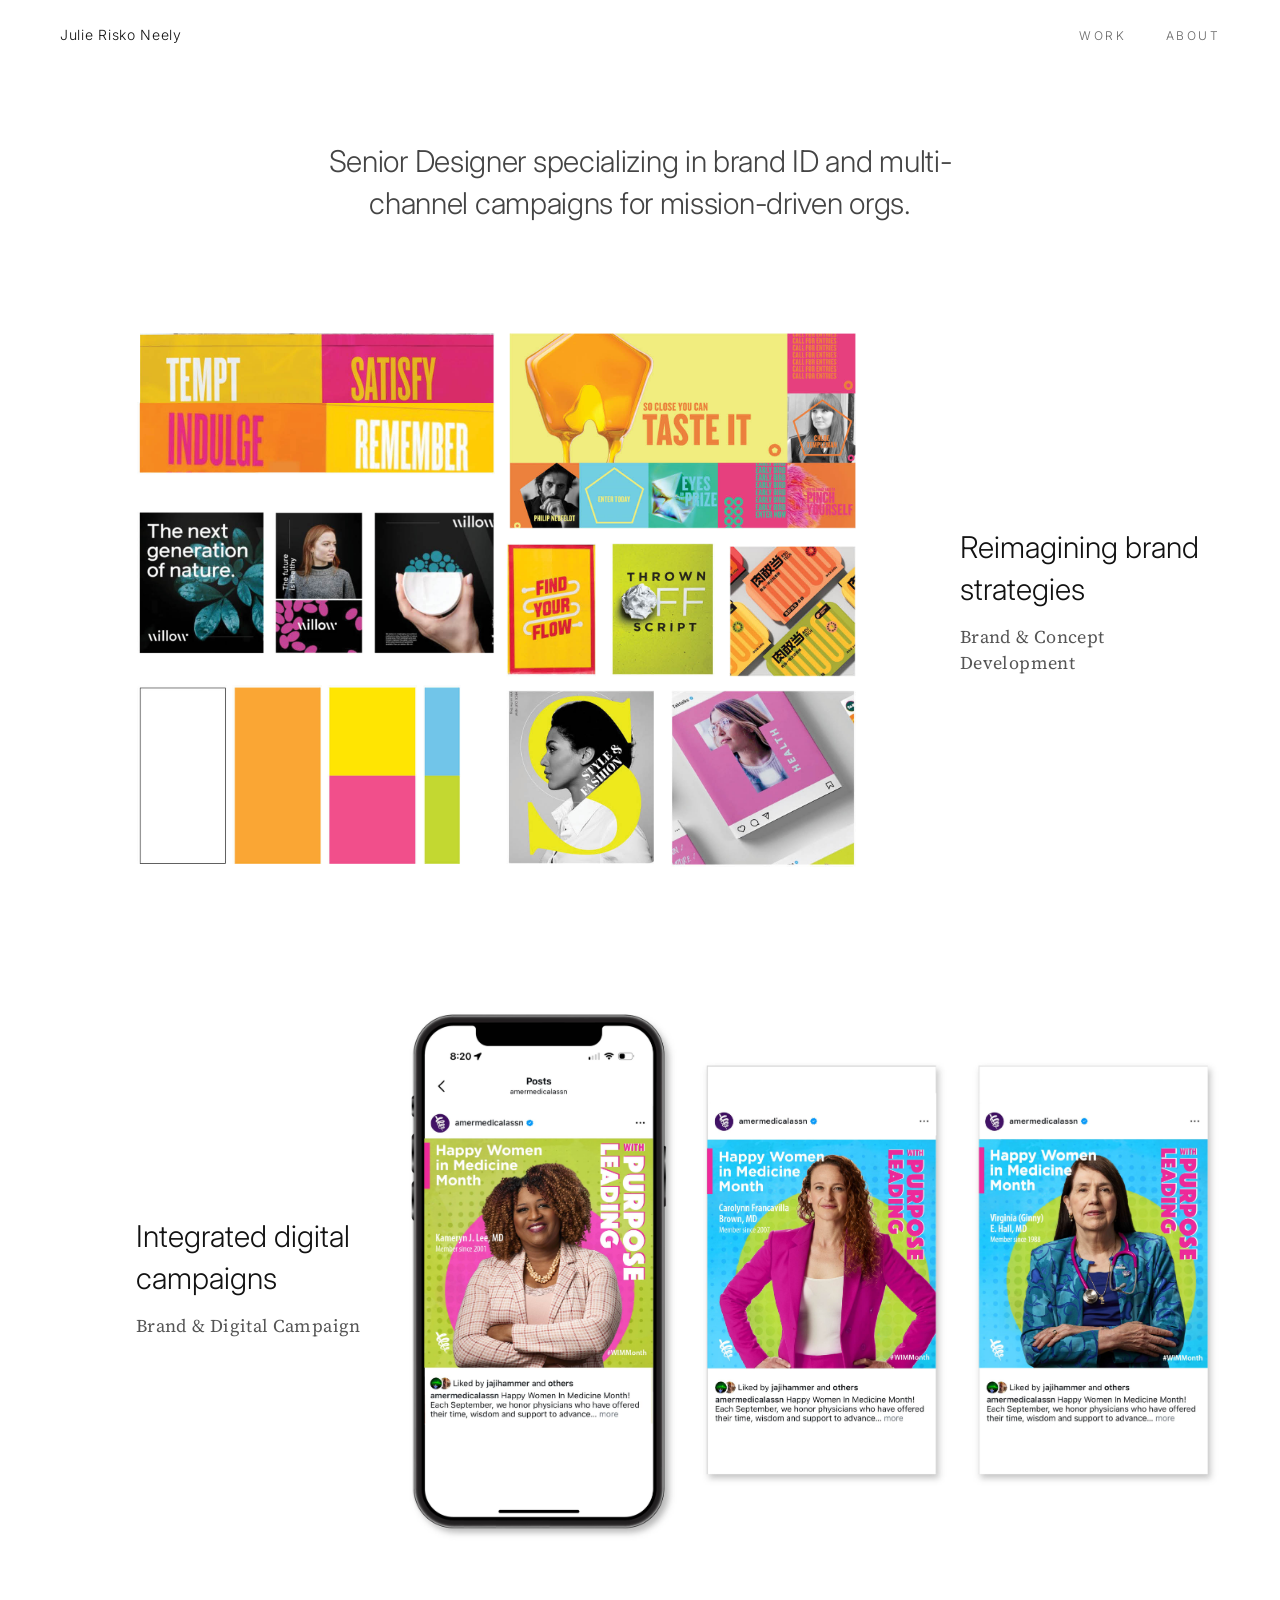
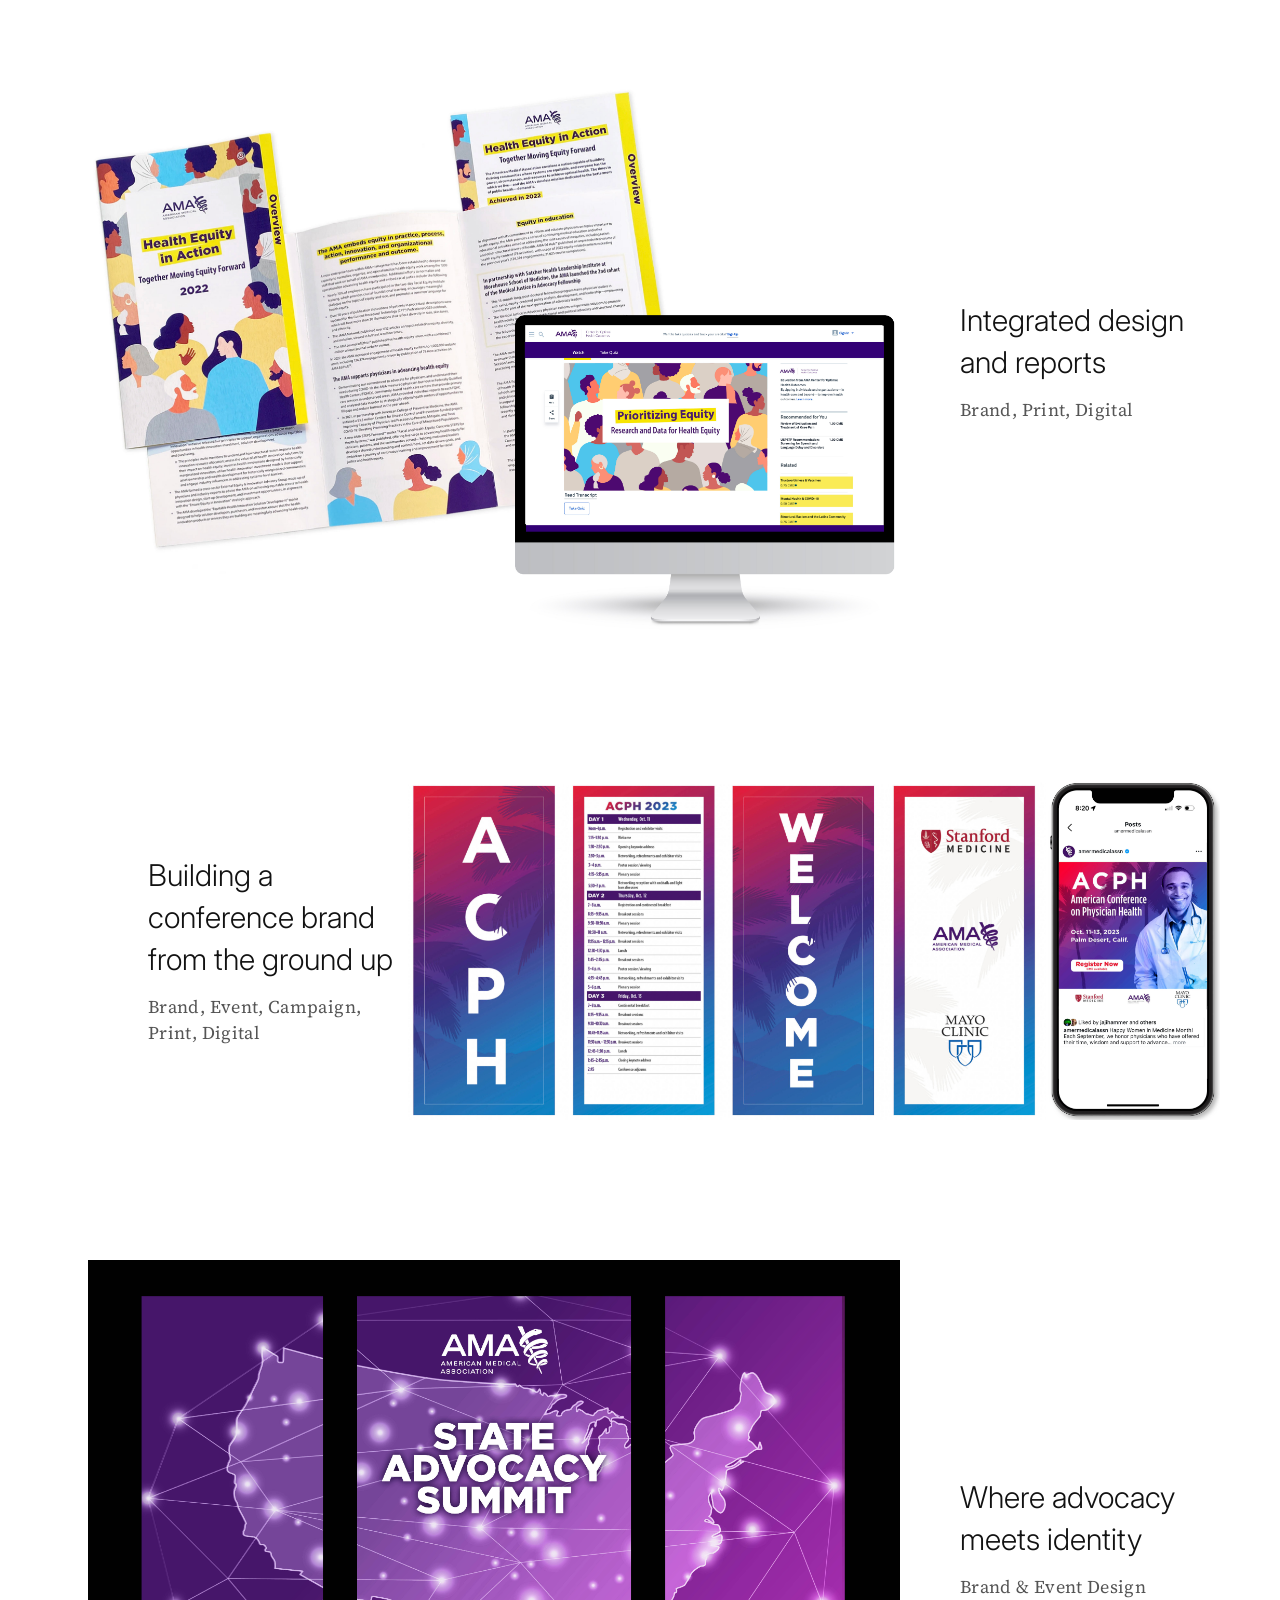
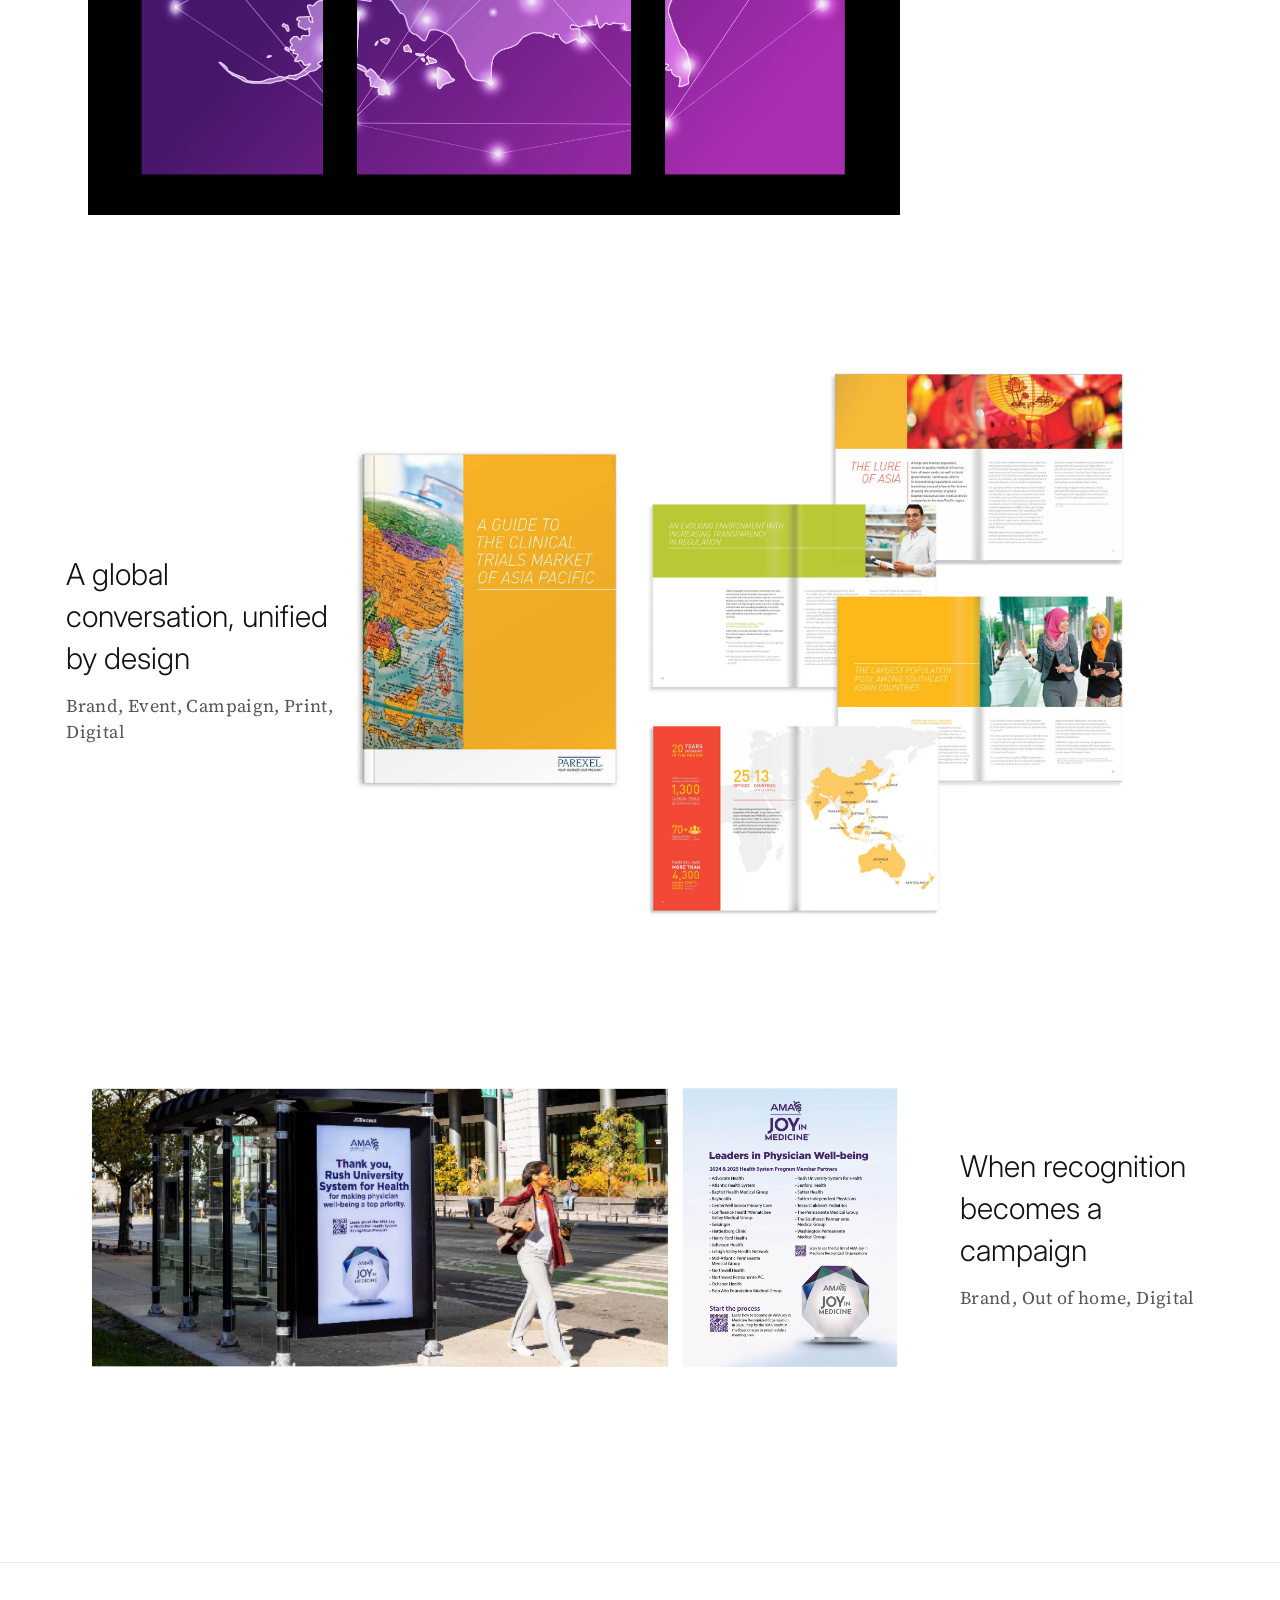
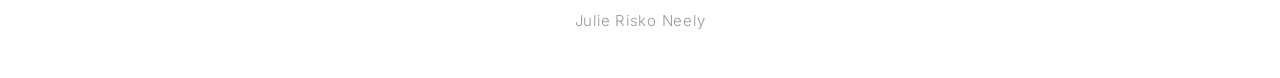
==== index.html @ 4995368d "Update index.html" ====
<!DOCTYPE html>
<html lang="en">
<head>
<meta charset="UTF-8">
<meta name="viewport" content="width=device-width, initial-scale=1.0">
<title>Julie Risko Neely</title>
<link rel="preconnect" href="https://fonts.googleapis.com">
<link rel="preconnect" href="https://fonts.gstatic.com" crossorigin>
<link href="https://fonts.googleapis.com/css2?family=Inter:wght@100;300;400&family=Source+Serif+4:wght@300;400&display=swap" rel="stylesheet">
<style>
  *, *::before, *::after { margin: 0; padding: 0; box-sizing: border-box; }
  :root { --white: #ffffff; --text: #121212; --muted: #555555; --light: #999; --border: #e8e8e8; }
  html { scroll-behavior: smooth; }
  body { font-family: 'Inter', sans-serif; font-weight: 300; color: var(--text); background: var(--white); -webkit-font-smoothing: antialiased; }
  /* NAV */
  nav { position: fixed; top: 0; left: 0; right: 0; z-index: 100; padding: 24px 60px; display: flex; justify-content: space-between; align-items: center; background: rgba(255,255,255,0.97); }
  .nav-name { font-family: 'Inter', sans-serif; font-weight: 300; font-size: 14px; letter-spacing: 0.05em; text-decoration: none; color: var(--text); }
  .nav-links { display: flex; gap: 40px; list-style: none; }
  .nav-links a { font-size: 12px; letter-spacing: 0.2em; text-transform: uppercase; text-decoration: none; color: #666666; transition: color 0.2s; font-weight: 300; }
  .nav-links a:hover { color: var(--text); }
  /* INTRO */
  .intro {
    padding: 140px 60px 16px;
    text-align: center;
    max-width: 800px;
    margin: 0 auto;
  }
  .intro-text {
    font-family: 'Inter', sans-serif;
    font-weight: 300;
    font-size: 30px;
    line-height: 1.4;
    color: #444444;
    letter-spacing: -0.01em;
  }
  /* PROJECT LIST */
  .projects { padding: 20px 0 120px; max-width: 1500px; margin: 0 auto; }
  .project-item {
    display: flex;
    align-items: center;
    padding: 70px 60px;
    text-decoration: none;
    color: var(--text);
    justify-content: flex-end;
    gap: 0;
  }
  .project-item:hover .project-img { transform: scale(1.02); }
  .project-item:nth-child(odd) { flex-direction: row-reverse; justify-content: flex-start; }
  .project-item:nth-child(even) { flex-direction: row; justify-content: flex-end; }
  .project-text { flex: 0 0 320px; }
  .project-item:nth-child(odd) .project-text { padding-left: 60px; }
  .project-item:nth-child(even) .project-text { padding-left: 48px; }
  .project-title {
    font-family: 'Inter', sans-serif;
    font-weight: 300;
    font-size: 30px;
    line-height: 42px;
    color: #121212;
    margin-bottom: 14px;
  }
  .project-role {
    font-family: 'Source Serif 4', serif;
    font-weight: 400;
    font-size: 18px;
    line-height: 26px;
    color: #555555;
    letter-spacing: 0.02em;
  }
  .project-img-wrap { flex: 0 0 70%; overflow: hidden; }
  .project-img-wrap.large { flex: 0 0 76%; }
  .project-img { width: 100%; display: block; transition: transform 0.7s cubic-bezier(0.25, 0.46, 0.45, 0.94); }
  /* Individual spacing overrides */
  #p-acph .project-text { padding-left: 60px; }
  /* FOOTER */
  footer { padding: 48px 60px; display: flex; justify-content: center; align-items: center; border-top: 1px solid var(--border); }
  .footer-name { font-family: 'Inter', sans-serif; font-weight: 300; font-size: 15px; letter-spacing: 0.05em; color: var(--light); text-decoration: none; }
  /* View project — mobile only, hidden on desktop */
  .view-project { display: none; }
  @media (max-width: 900px) {
    nav { padding: 20px 24px; }
    .intro {
      padding: 80px 24px 12px;
    }
    .intro-text {
      font-size: 18px;
      line-height: 1.5;
    }
    .projects { padding: 16px 32px 80px; }
    .view-project {
      display: block;
      font-size: 10px;
      letter-spacing: 0.18em;
      text-transform: uppercase;
      color: #ef9020;
      margin-top: 10px;
      font-family: 'Inter', sans-serif;
      font-weight: 300;
    }
    .project-item {
      flex-direction: column !important;
      padding: 48px 0;
      justify-content: flex-start;
      align-items: flex-start;
    }
    .project-text {
      flex: none;
      width: 100%;
      text-align: left;
      padding: 0 0 20px 0 !important;
      order: 1;
    }
    .project-img-wrap {
      flex: none !important;
      width: 100%;
      order: 2;
    }
    /* Reset all individual desktop spacing overrides for mobile */
    #p-wellbeing .project-text,
    #p-advocacy .project-text,
    #p-acph .project-text,
    #p-joy .project-text { padding: 0 0 20px 0 !important; }
    footer { padding: 32px 24px; flex-direction: column; gap: 20px; }
  }
</style>
</head>
<body>
<nav>
  <a href="index.html" class="nav-name">Julie Risko Neely</a>
  <ul class="nav-links">
    <li><a href="index.html">Work</a></li>
    <li><a href="about.html">About</a></li>
  </ul>
</nav>
<div class="intro">
  <p class="intro-text">Senior Designer specializing in brand ID and multi-channel campaigns for mission-driven orgs.</p>
</div>
<section class="projects">
  <a href="wellbeing.html" class="project-item" id="p-wellbeing">
    <div class="project-text">
      <p class="project-title">Reimagining brand strategies</p>
      <p class="project-role">Brand &amp; Concept Development</p>
      <span class="view-project">View project</span>
    </div>
    <div class="project-img-wrap">
      <img src="images/Wellbeing_hero.jpg" alt="Employee Well-being Rebrand" class="project-img">
    </div>
  </a>
  <a href="women.html" class="project-item" id="p-women">
    <div class="project-text">
      <p class="project-title">Integrated digital campaigns</p>
      <p class="project-role">Brand &amp; Digital Campaign</p>
      <span class="view-project">View project</span>
    </div>
    <div class="project-img-wrap">
      <img src="images/Women_in_med_hero.jpg" alt="Women in Medicine Campaign" class="project-img">
    </div>
  </a>
  <a href="publications.html" class="project-item" id="p-publications">
    <div class="project-text">
      <p class="project-title">Integrated design and reports</p>
      <p class="project-role">Brand, Print, Digital</p>
      <span class="view-project">View project</span>
    </div>
    <div class="project-img-wrap">
      <img src="images/Documents_hero.jpg" alt="AMA Publications" class="project-img">
    </div>
  </a>
  <a href="acph.html" class="project-item" id="p-acph">
    <div class="project-text">
      <p class="project-title">Building a conference brand from the ground up</p>
      <p class="project-role">Brand, Event, Campaign, Print, Digital</p>
      <span class="view-project">View project</span>
    </div>
    <div class="project-img-wrap">
      <img src="images/ACPH_2023_hero.jpg" alt="ACPH 2023" class="project-img">
    </div>
  </a>
  <a href="advocacy.html" class="project-item" id="p-advocacy">
    <div class="project-text">
      <p class="project-title">Where advocacy meets identity</p>
      <p class="project-role">Brand &amp; Event Design</p>
      <span class="view-project">View project</span>
    </div>
    <div class="project-img-wrap">
      <img src="images/State_advocacy_hero.jpg" alt="State Advocacy Summit" class="project-img">
    </div>
  </a>
  <a href="parexel.html" class="project-item">
    <div class="project-text">
      <p class="project-title">A global conversation, unified by design</p>
      <p class="project-role">Brand, Event, Campaign, Print, Digital</p>
      <span class="view-project">View project</span>
    </div>
    <div class="project-img-wrap large">
      <img src="images/PAREXEL_hero_2.jpg" alt="PAREXEL Clinical Trial Guide" class="project-img">
    </div>
  </a>
  <a href="joy.html" class="project-item" id="p-joy">
    <div class="project-text">
      <p class="project-title">When recognition becomes a campaign</p>
      <p class="project-role">Brand, Out of home, Digital</p>
      <span class="view-project">View project</span>
    </div>
    <div class="project-img-wrap">
      <img src="images/OOH_campaign_hero.jpg" alt="Joy in Medicine" class="project-img">
    </div>
  </a>
</section>
<footer>
  <a href="about.html" class="footer-name">Julie Risko Neely</a>
</footer>
</body>
</html>
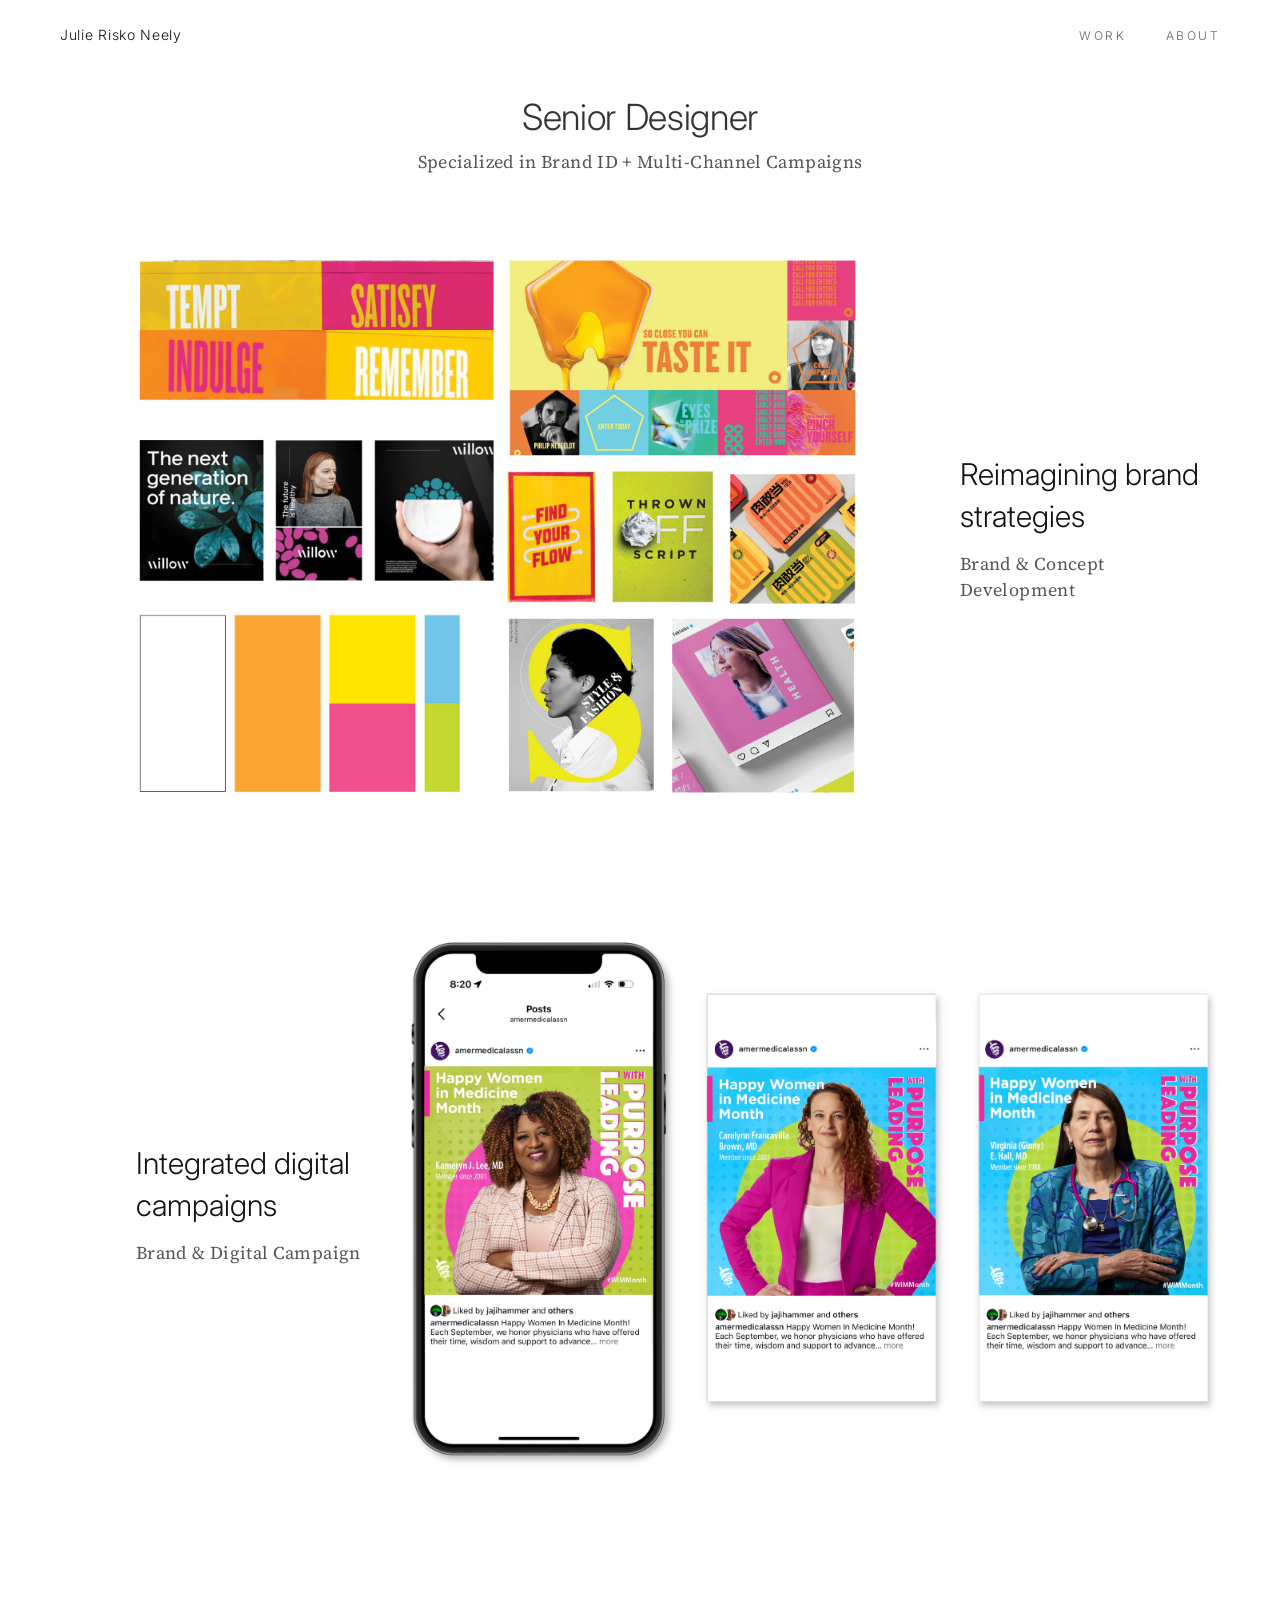
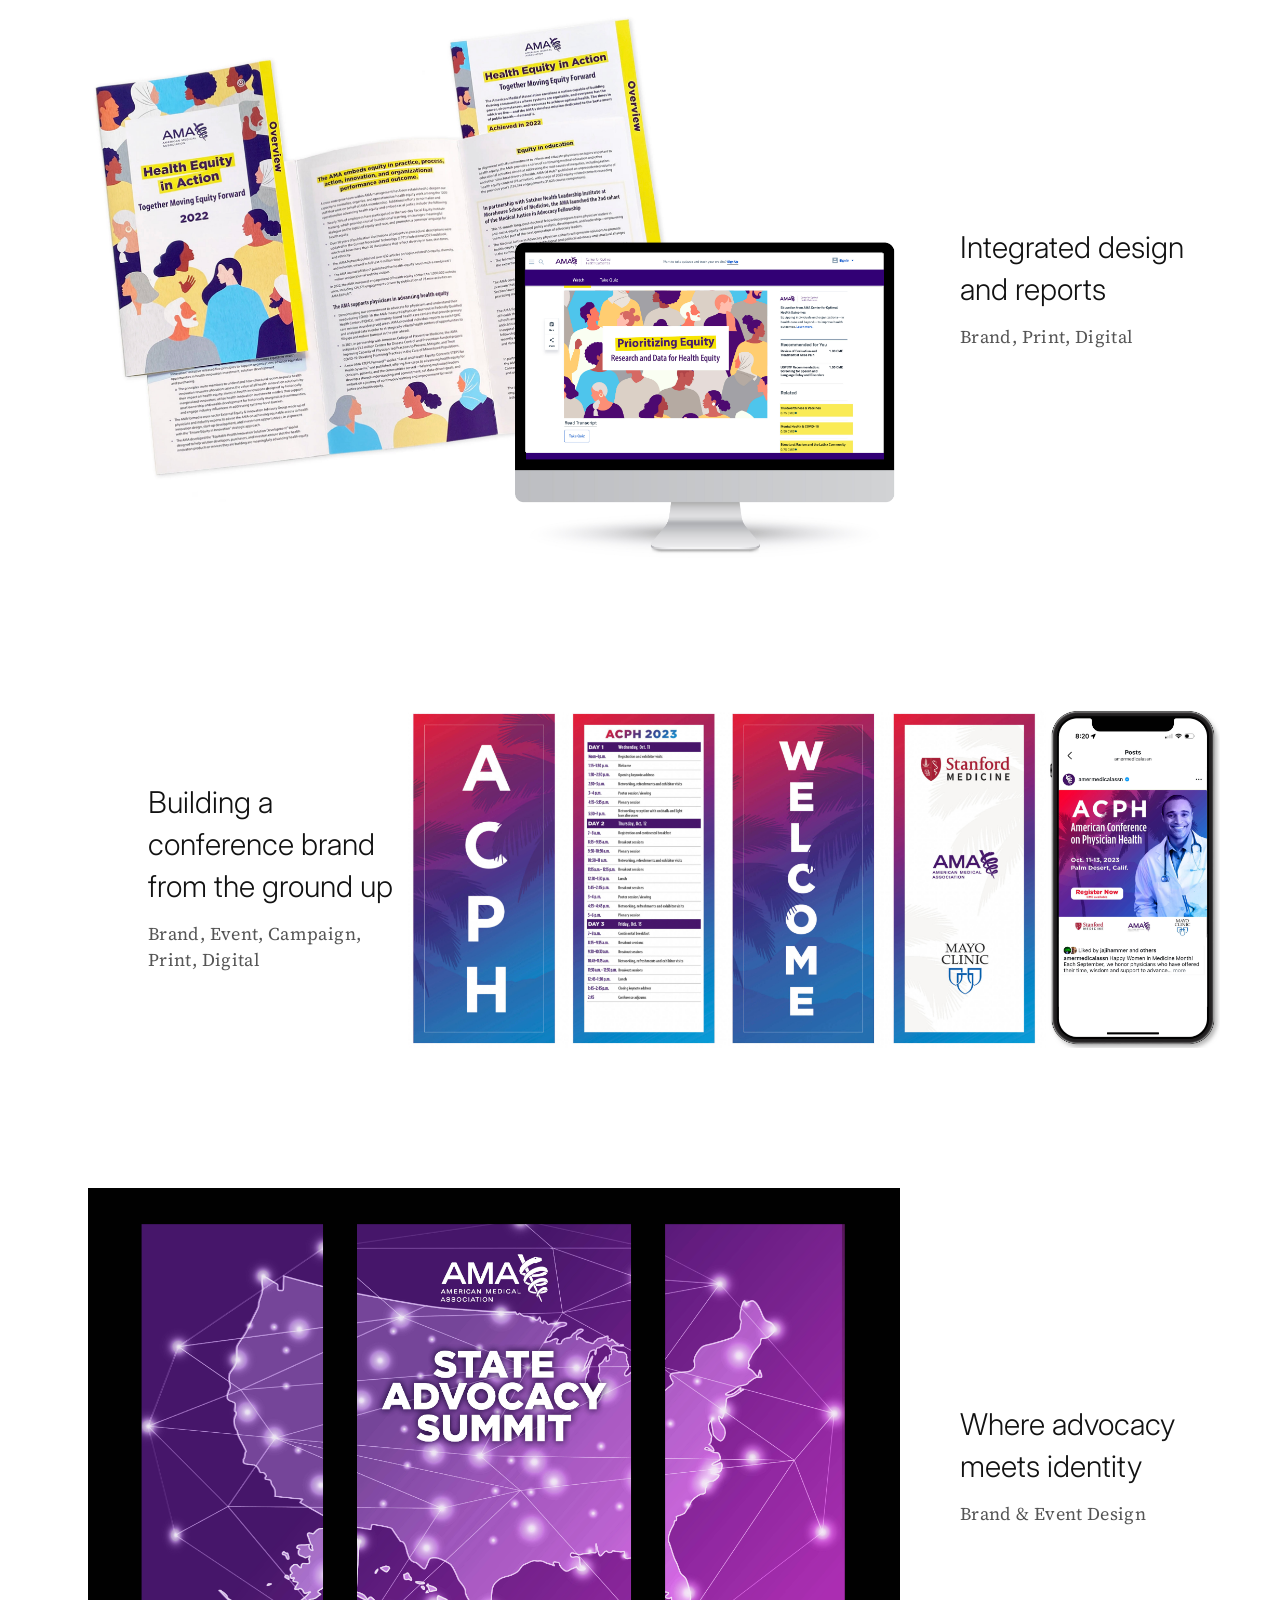
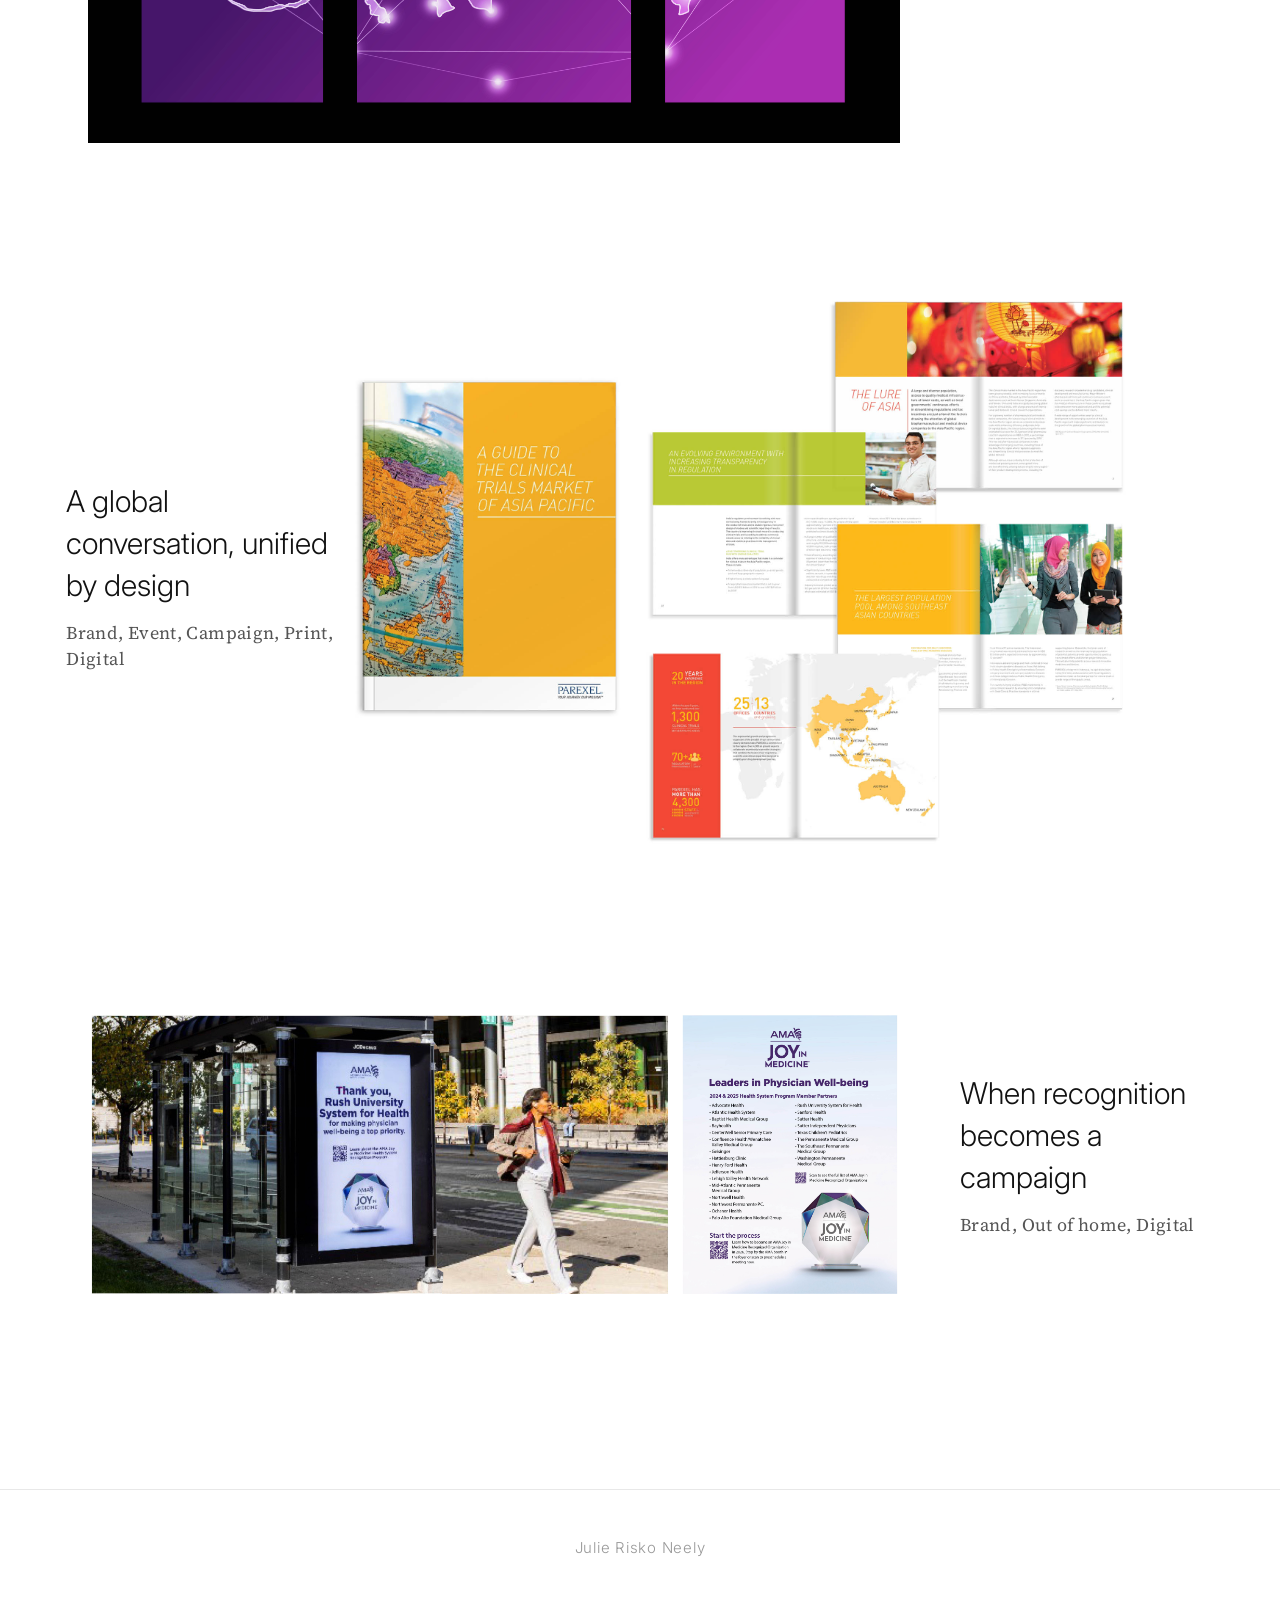
==== commit 2a31a66c: "Update index.html" ====
--- a/index.html
+++ b/index.html
@@ -20,21 +20,30 @@
   .nav-links a:hover { color: var(--text); }
   /* INTRO */
   .intro {
-    padding: 140px 60px 16px;
+    padding: 96px 60px 6px;
     text-align: center;
     max-width: 800px;
     margin: 0 auto;
   }
-  .intro-text {
+  .intro-title {
     font-family: 'Inter', sans-serif;
     font-weight: 300;
-    font-size: 30px;
-    line-height: 1.4;
-    color: #444444;
+    font-size: 36px;
+    line-height: 1.2;
+    color: #333333;
     letter-spacing: -0.01em;
+    margin-bottom: 10px;
+  }
+  .intro-subtitle {
+    font-family: 'Source Serif 4', serif;
+    font-weight: 400;
+    font-size: 18px;
+    line-height: 26px;
+    color: #555555;
+    letter-spacing: 0.02em;
   }
   /* PROJECT LIST */
-  .projects { padding: 20px 0 120px; max-width: 1500px; margin: 0 auto; }
+  .projects { padding: 6px 0 120px; max-width: 1500px; margin: 0 auto; }
   .project-item {
     display: flex;
     align-items: center;
@@ -79,13 +88,18 @@
   @media (max-width: 900px) {
     nav { padding: 20px 24px; }
     .intro {
-      padding: 80px 24px 12px;
-    }
-    .intro-text {
-      font-size: 18px;
-      line-height: 1.5;
-    }
-    .projects { padding: 16px 32px 80px; }
+      padding: 76px 24px 8px;
+    }
+    .intro-title {
+      font-size: 22px;
+      line-height: 1.3;
+      margin-bottom: 6px;
+    }
+    .intro-subtitle {
+      font-size: 14px;
+      line-height: 20px;
+    }
+    .projects { padding: 10px 32px 80px; }
     .view-project {
       display: block;
       font-size: 10px;
@@ -132,7 +146,8 @@
   </ul>
 </nav>
 <div class="intro">
-  <p class="intro-text">Senior Designer specializing in brand ID and multi-channel campaigns for mission-driven orgs.</p>
+  <p class="intro-title">Senior Designer</p>
+  <p class="intro-subtitle">Specialized in Brand ID + Multi-Channel Campaigns</p>
 </div>
 <section class="projects">
   <a href="wellbeing.html" class="project-item" id="p-wellbeing">
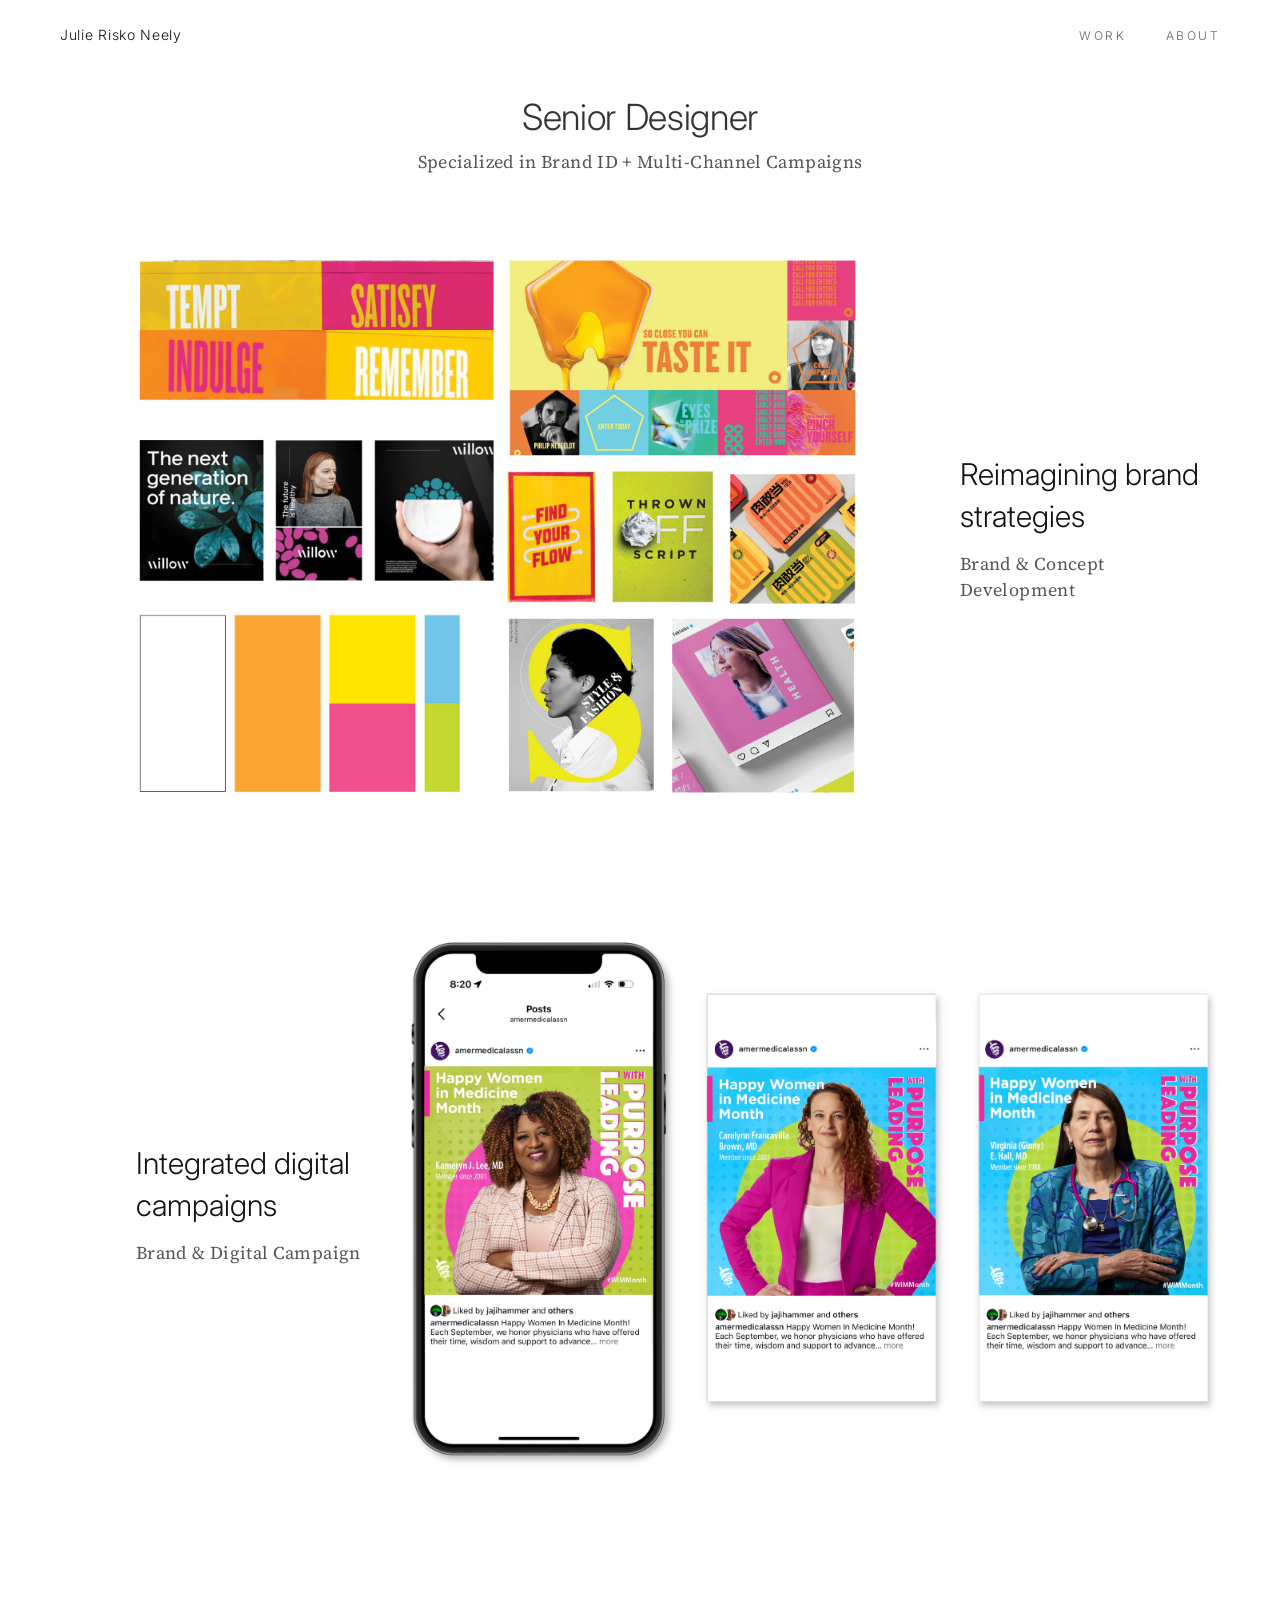
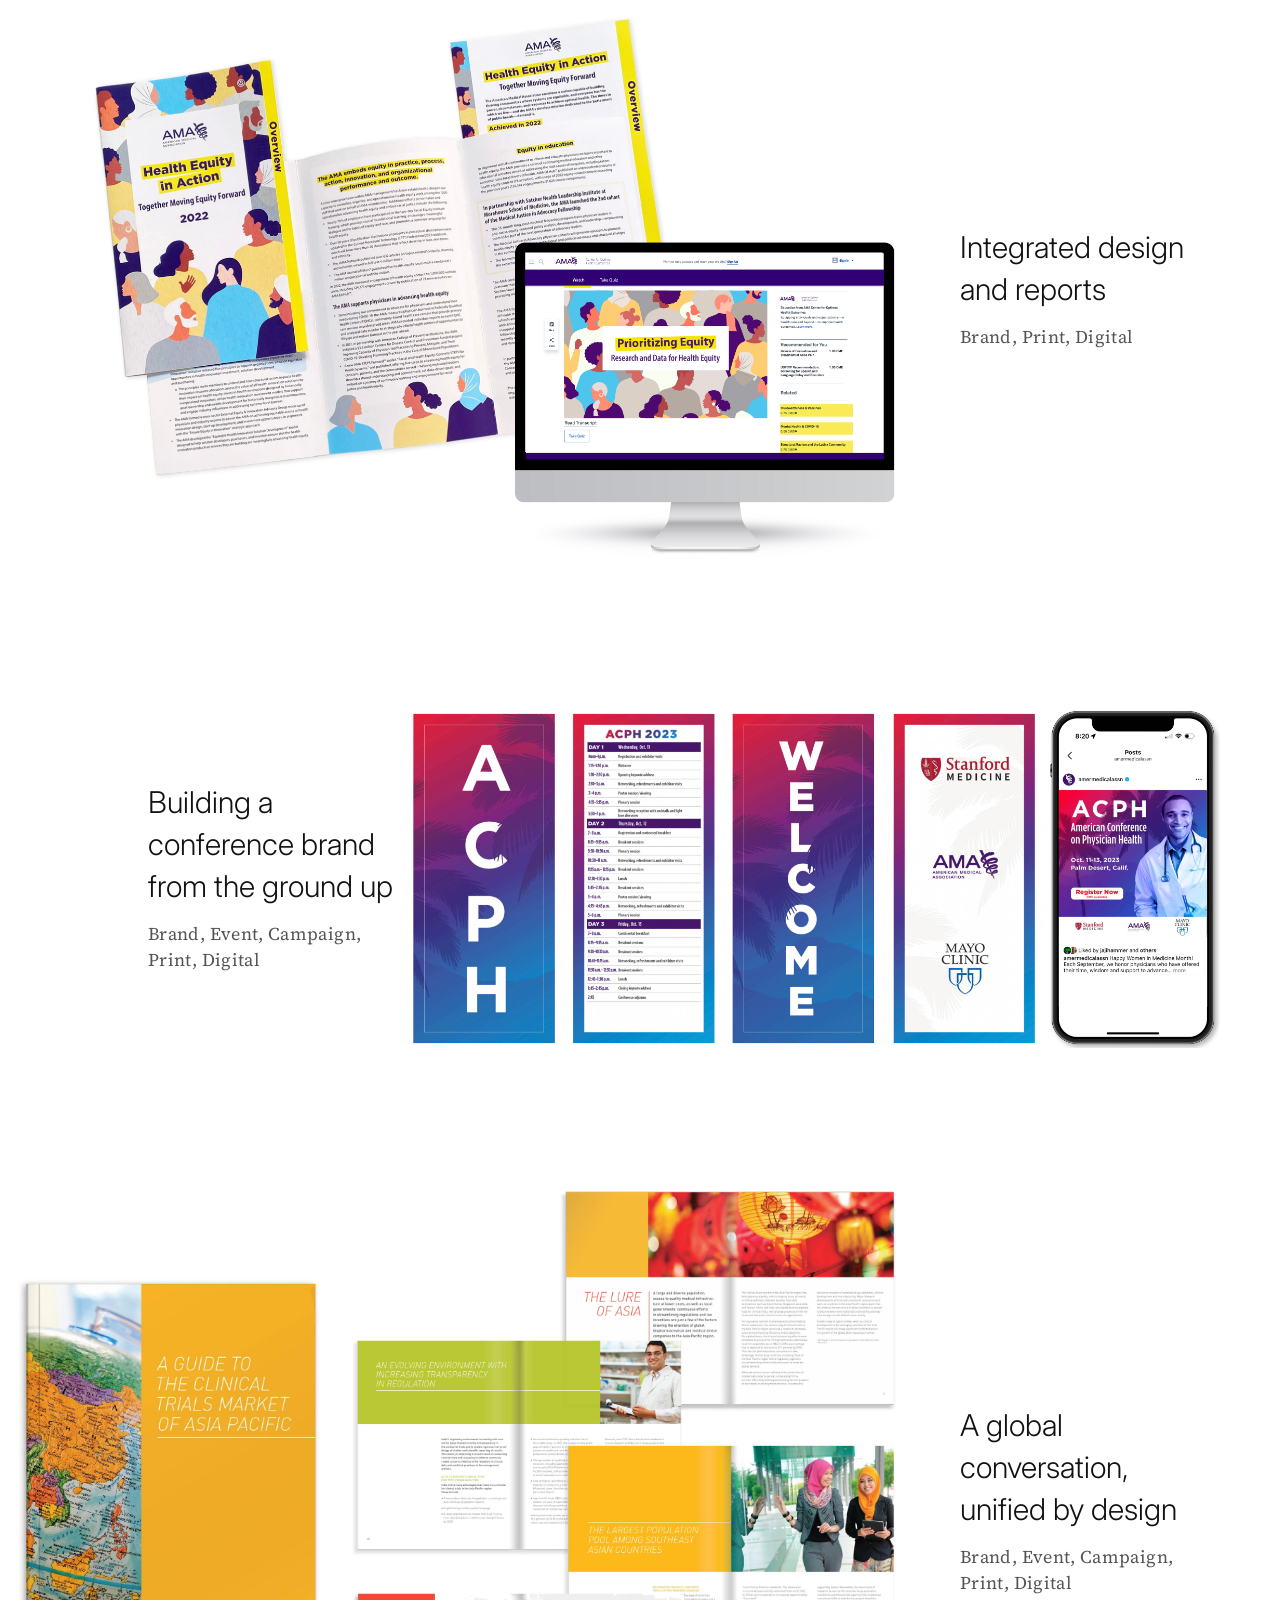
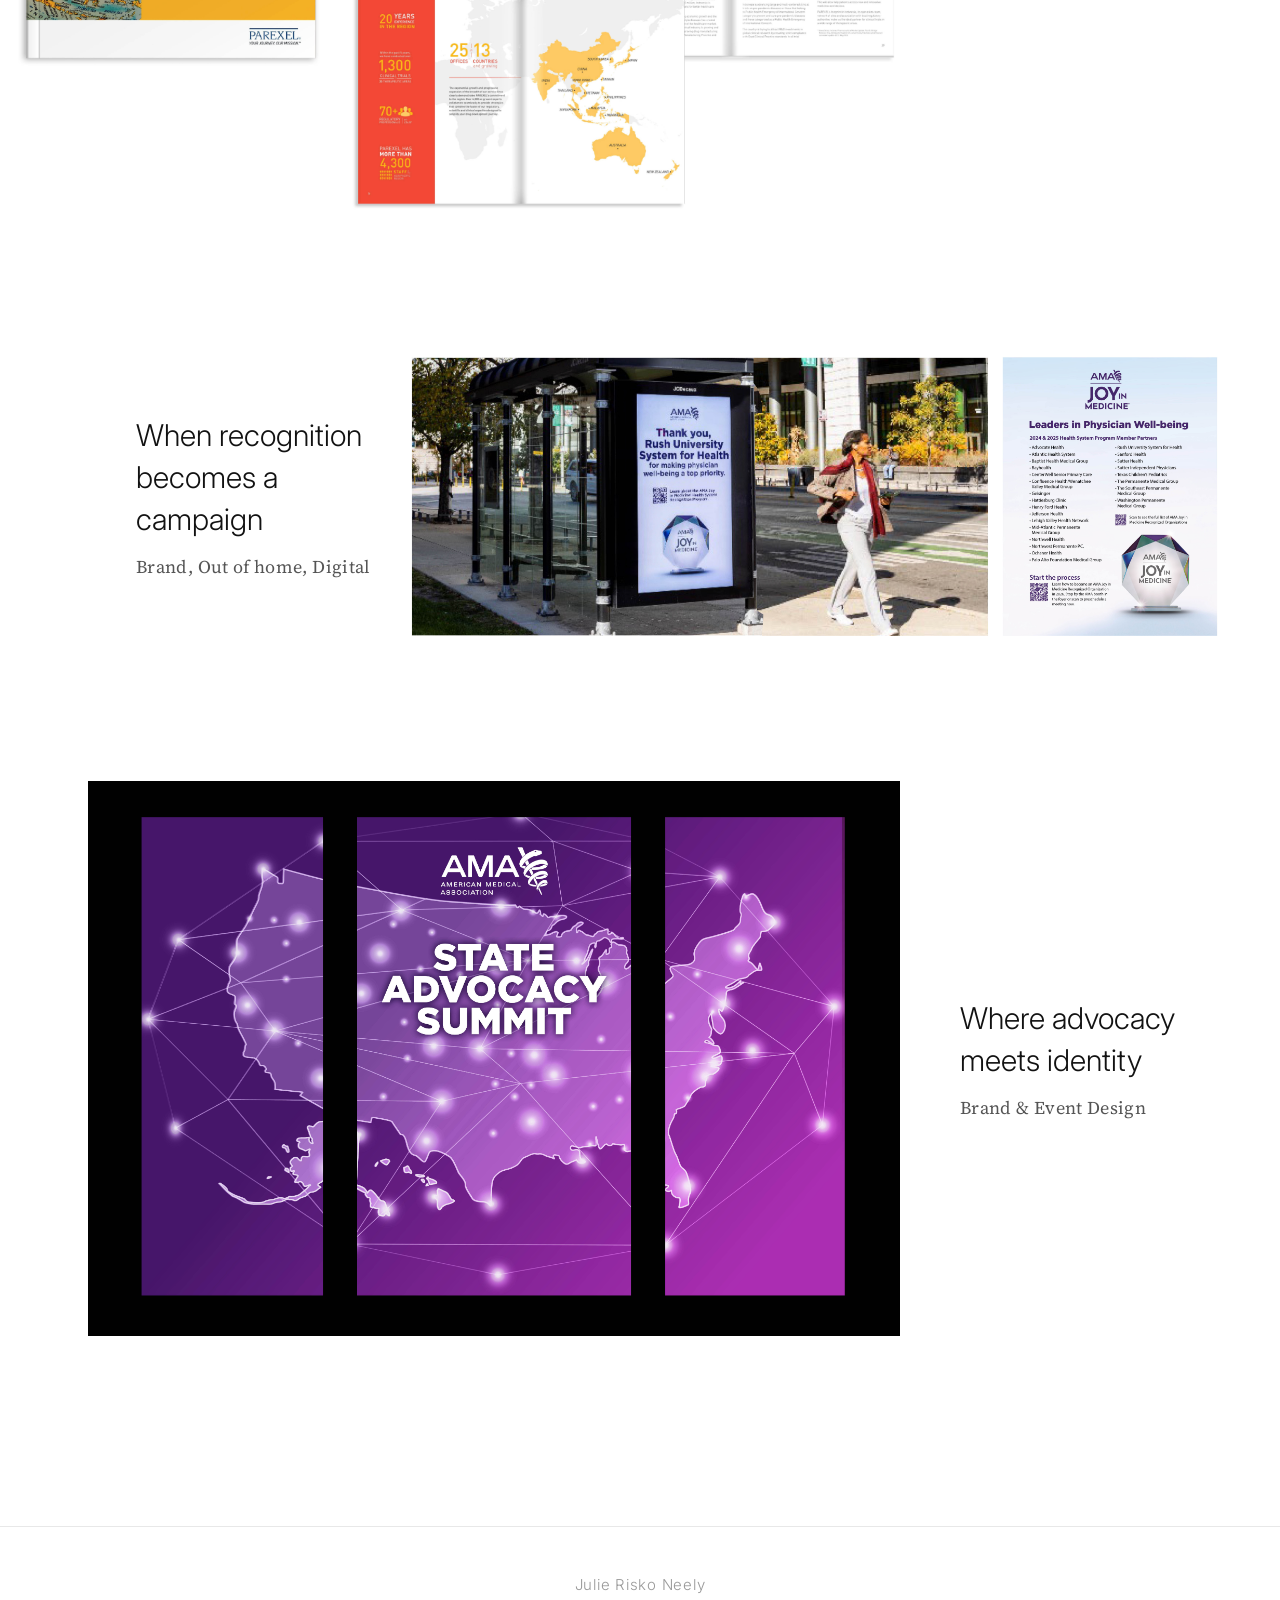
==== commit a2f3f377: "Update index.html" ====
--- a/index.html
+++ b/index.html
@@ -190,6 +190,26 @@
       <img src="images/ACPH_2023_hero.jpg" alt="ACPH 2023" class="project-img">
     </div>
   </a>
+  <a href="parexel.html" class="project-item">
+    <div class="project-text">
+      <p class="project-title">A global conversation, unified by design</p>
+      <p class="project-role">Brand, Event, Campaign, Print, Digital</p>
+      <span class="view-project">View project</span>
+    </div>
+    <div class="project-img-wrap large">
+      <img src="images/PAREXEL_hero_2.jpg" alt="PAREXEL Clinical Trial Guide" class="project-img">
+    </div>
+  </a>
+  <a href="joy.html" class="project-item" id="p-joy">
+    <div class="project-text">
+      <p class="project-title">When recognition becomes a campaign</p>
+      <p class="project-role">Brand, Out of home, Digital</p>
+      <span class="view-project">View project</span>
+    </div>
+    <div class="project-img-wrap">
+      <img src="images/OOH_campaign_hero.jpg" alt="Joy in Medicine" class="project-img">
+    </div>
+  </a>
   <a href="advocacy.html" class="project-item" id="p-advocacy">
     <div class="project-text">
       <p class="project-title">Where advocacy meets identity</p>
@@ -198,26 +218,6 @@
     </div>
     <div class="project-img-wrap">
       <img src="images/State_advocacy_hero.jpg" alt="State Advocacy Summit" class="project-img">
-    </div>
-  </a>
-  <a href="parexel.html" class="project-item">
-    <div class="project-text">
-      <p class="project-title">A global conversation, unified by design</p>
-      <p class="project-role">Brand, Event, Campaign, Print, Digital</p>
-      <span class="view-project">View project</span>
-    </div>
-    <div class="project-img-wrap large">
-      <img src="images/PAREXEL_hero_2.jpg" alt="PAREXEL Clinical Trial Guide" class="project-img">
-    </div>
-  </a>
-  <a href="joy.html" class="project-item" id="p-joy">
-    <div class="project-text">
-      <p class="project-title">When recognition becomes a campaign</p>
-      <p class="project-role">Brand, Out of home, Digital</p>
-      <span class="view-project">View project</span>
-    </div>
-    <div class="project-img-wrap">
-      <img src="images/OOH_campaign_hero.jpg" alt="Joy in Medicine" class="project-img">
     </div>
   </a>
 </section>
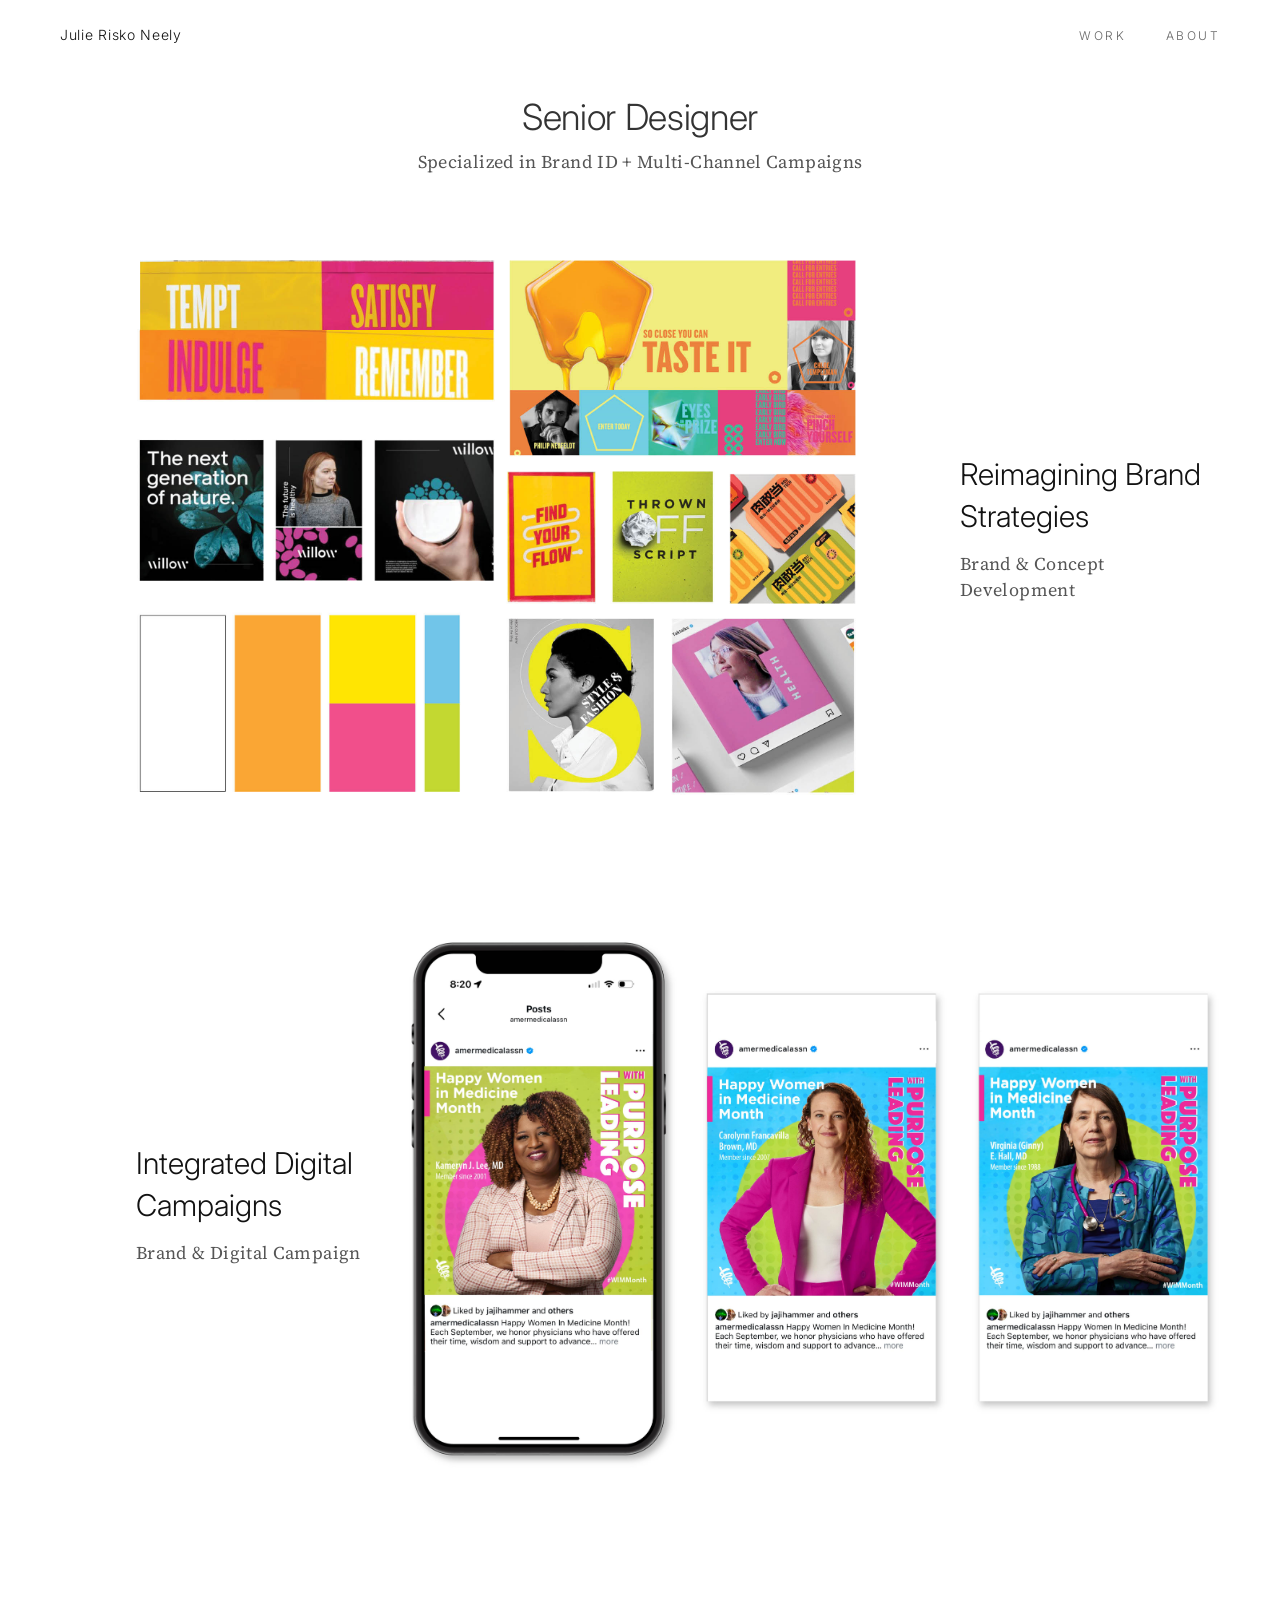
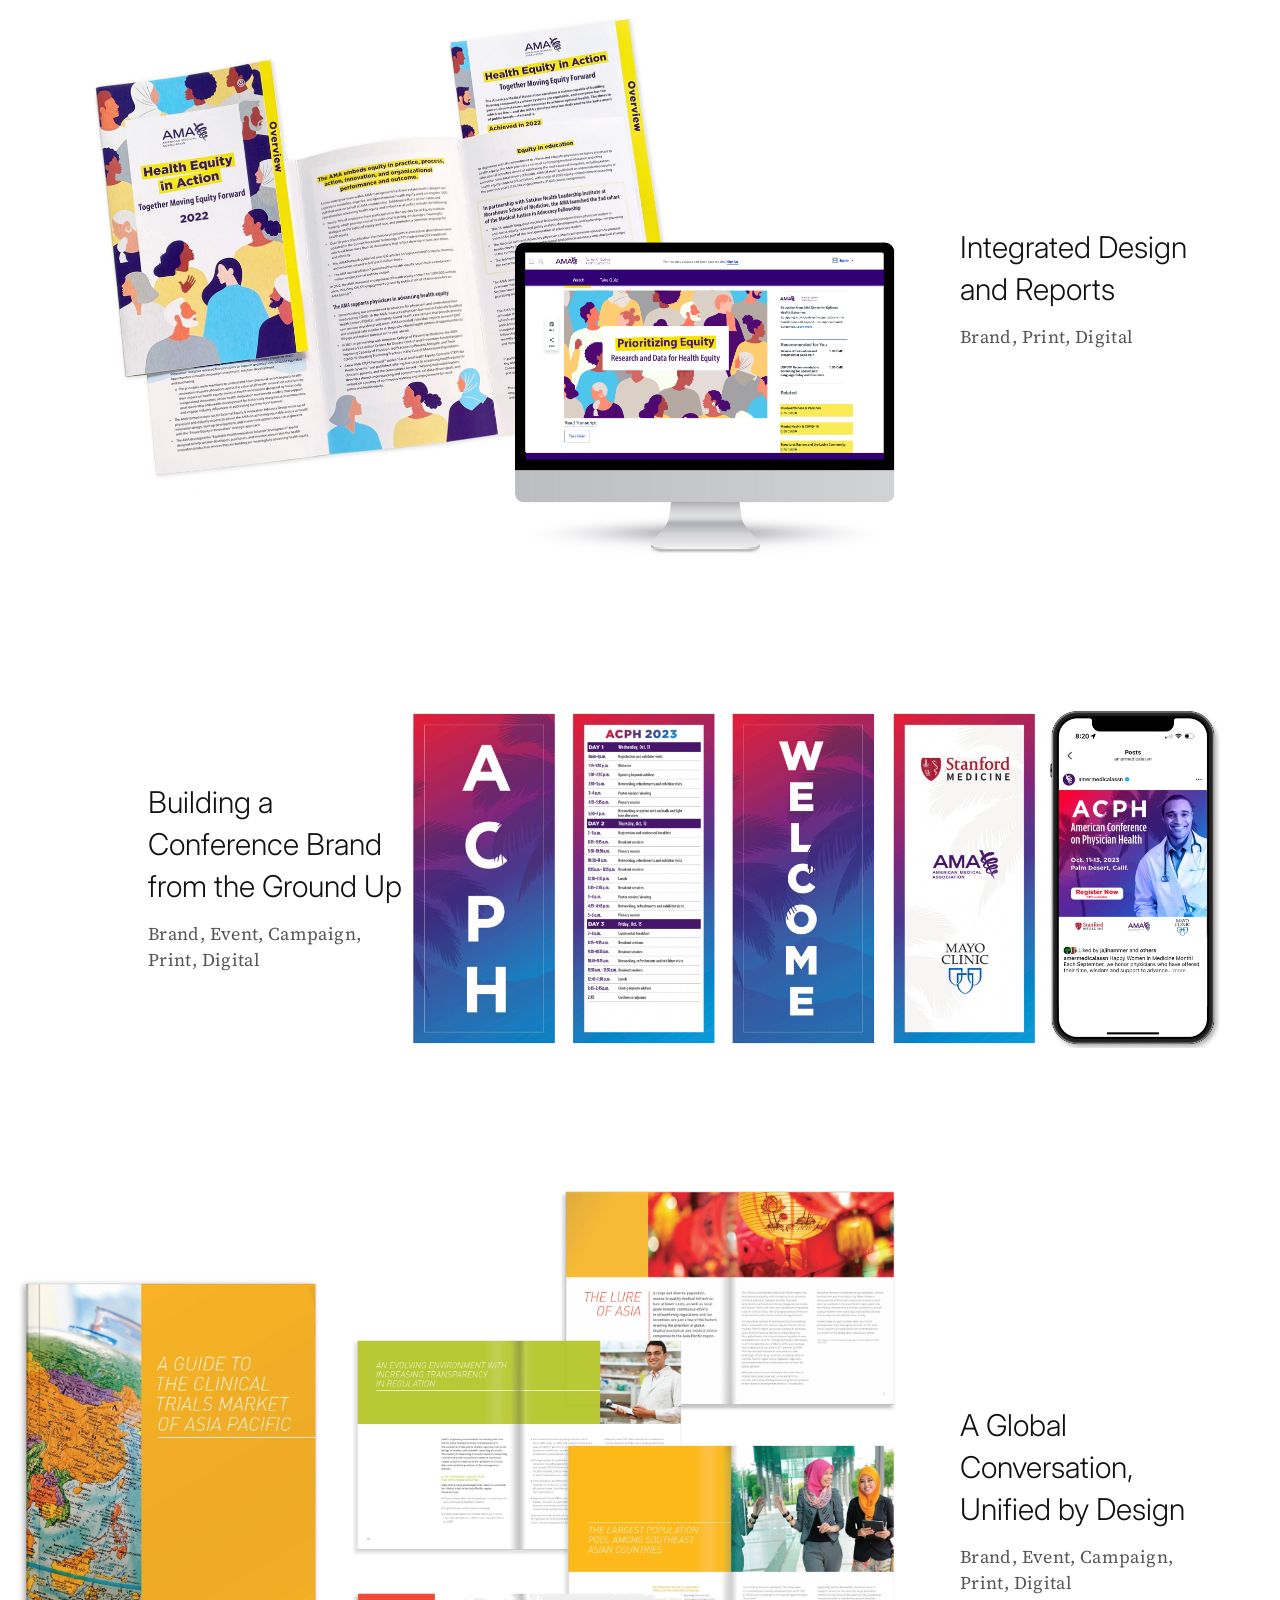
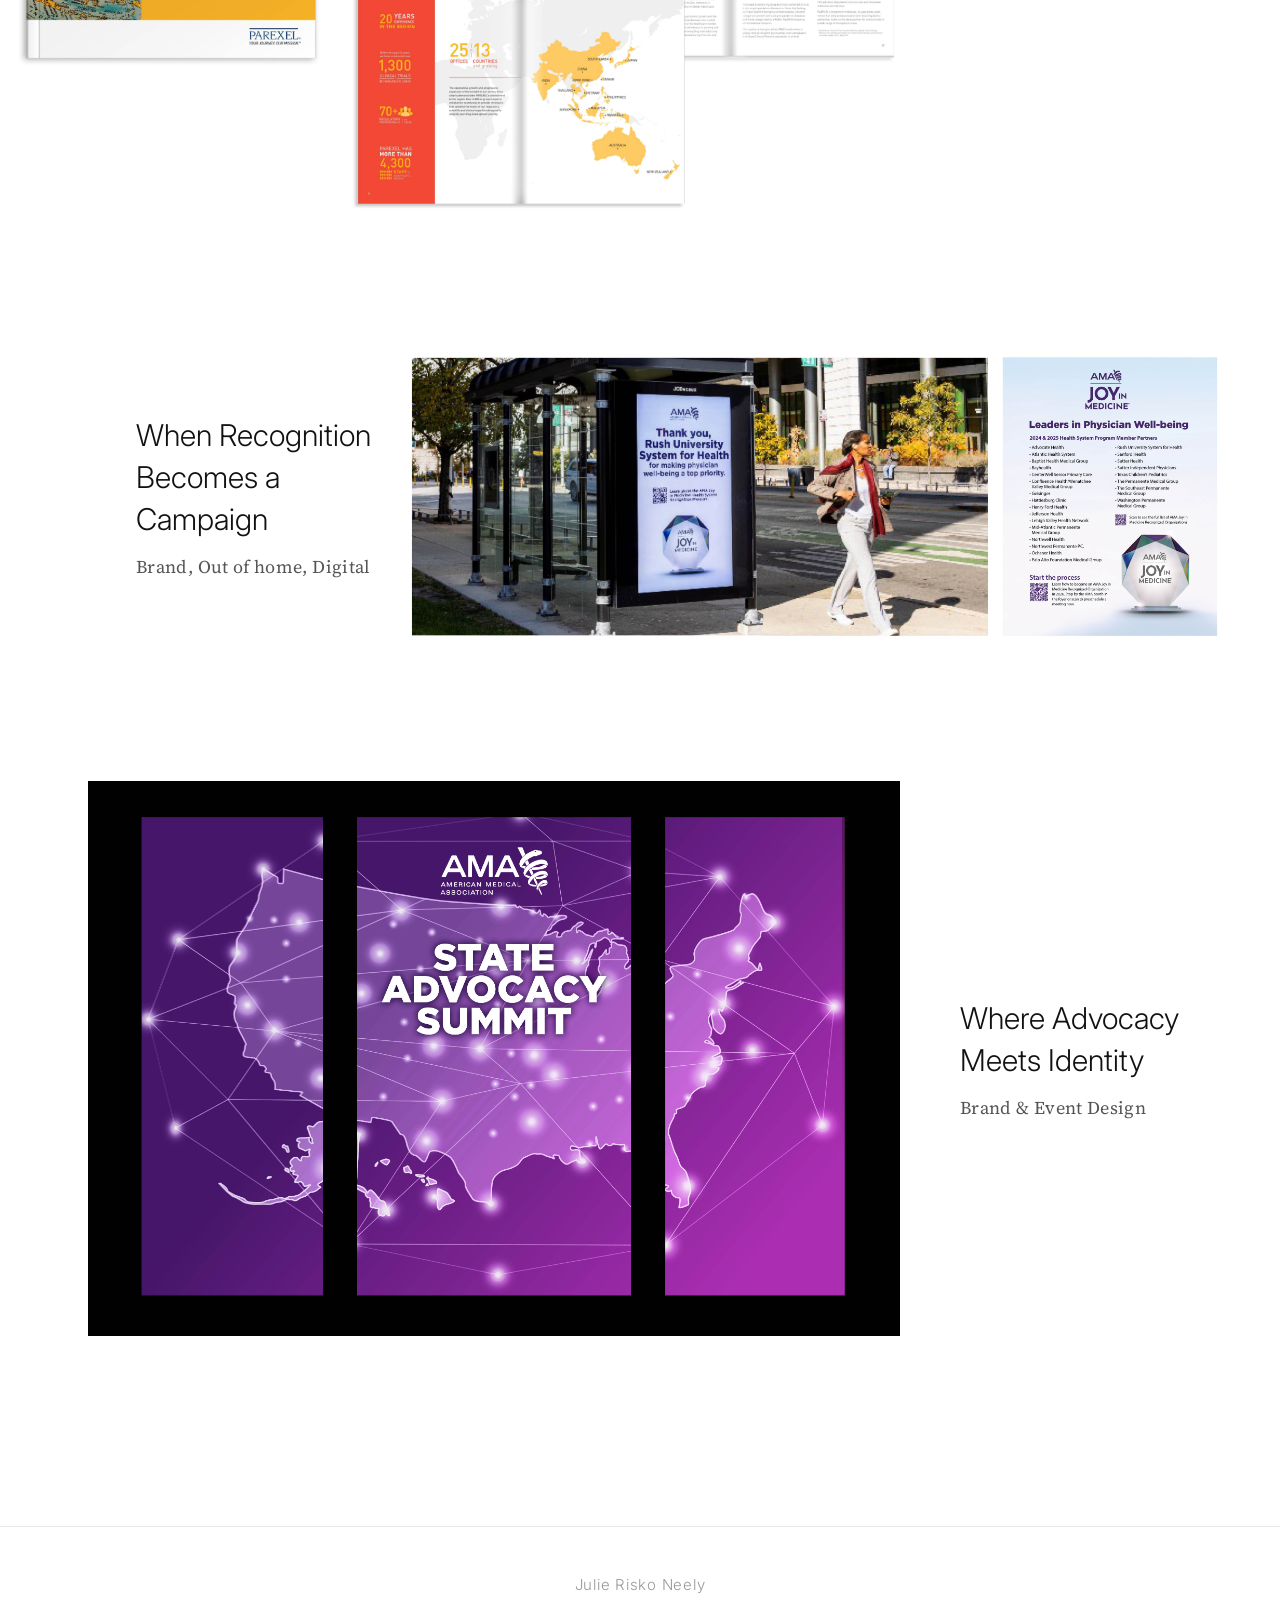
==== commit 06e00012: "Update index.html" ====
--- a/index.html
+++ b/index.html
@@ -152,7 +152,7 @@
 <section class="projects">
   <a href="wellbeing.html" class="project-item" id="p-wellbeing">
     <div class="project-text">
-      <p class="project-title">Reimagining brand strategies</p>
+      <p class="project-title">Reimagining Brand Strategies</p>
       <p class="project-role">Brand &amp; Concept Development</p>
       <span class="view-project">View project</span>
     </div>
@@ -162,7 +162,7 @@
   </a>
   <a href="women.html" class="project-item" id="p-women">
     <div class="project-text">
-      <p class="project-title">Integrated digital campaigns</p>
+      <p class="project-title">Integrated Digital Campaigns</p>
       <p class="project-role">Brand &amp; Digital Campaign</p>
       <span class="view-project">View project</span>
     </div>
@@ -172,7 +172,7 @@
   </a>
   <a href="publications.html" class="project-item" id="p-publications">
     <div class="project-text">
-      <p class="project-title">Integrated design and reports</p>
+      <p class="project-title">Integrated Design and Reports</p>
       <p class="project-role">Brand, Print, Digital</p>
       <span class="view-project">View project</span>
     </div>
@@ -182,7 +182,7 @@
   </a>
   <a href="acph.html" class="project-item" id="p-acph">
     <div class="project-text">
-      <p class="project-title">Building a conference brand from the ground up</p>
+      <p class="project-title">Building a Conference Brand from the Ground Up</p>
       <p class="project-role">Brand, Event, Campaign, Print, Digital</p>
       <span class="view-project">View project</span>
     </div>
@@ -192,7 +192,7 @@
   </a>
   <a href="parexel.html" class="project-item">
     <div class="project-text">
-      <p class="project-title">A global conversation, unified by design</p>
+      <p class="project-title">A Global Conversation, Unified by Design</p>
       <p class="project-role">Brand, Event, Campaign, Print, Digital</p>
       <span class="view-project">View project</span>
     </div>
@@ -202,7 +202,7 @@
   </a>
   <a href="joy.html" class="project-item" id="p-joy">
     <div class="project-text">
-      <p class="project-title">When recognition becomes a campaign</p>
+      <p class="project-title">When Recognition Becomes a Campaign</p>
       <p class="project-role">Brand, Out of home, Digital</p>
       <span class="view-project">View project</span>
     </div>
@@ -212,7 +212,7 @@
   </a>
   <a href="advocacy.html" class="project-item" id="p-advocacy">
     <div class="project-text">
-      <p class="project-title">Where advocacy meets identity</p>
+      <p class="project-title">Where Advocacy Meets Identity</p>
       <p class="project-role">Brand &amp; Event Design</p>
       <span class="view-project">View project</span>
     </div>
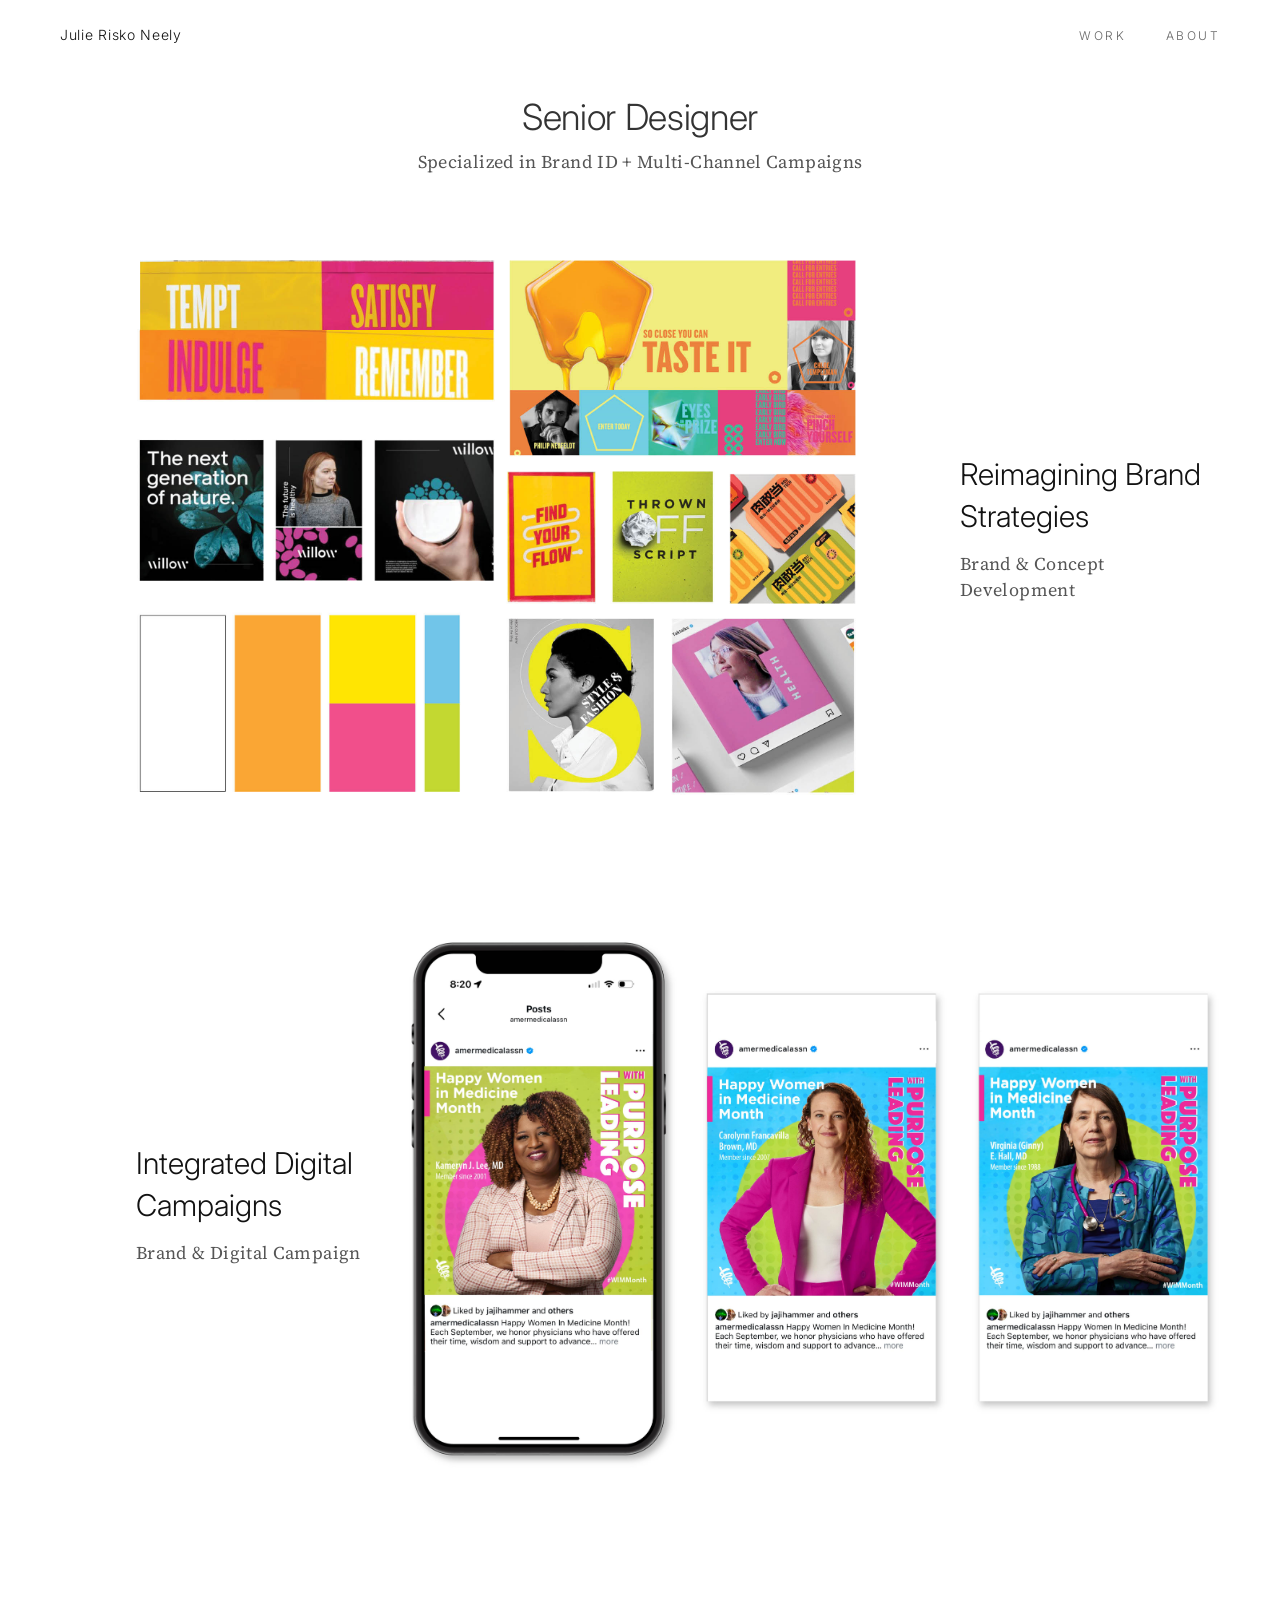
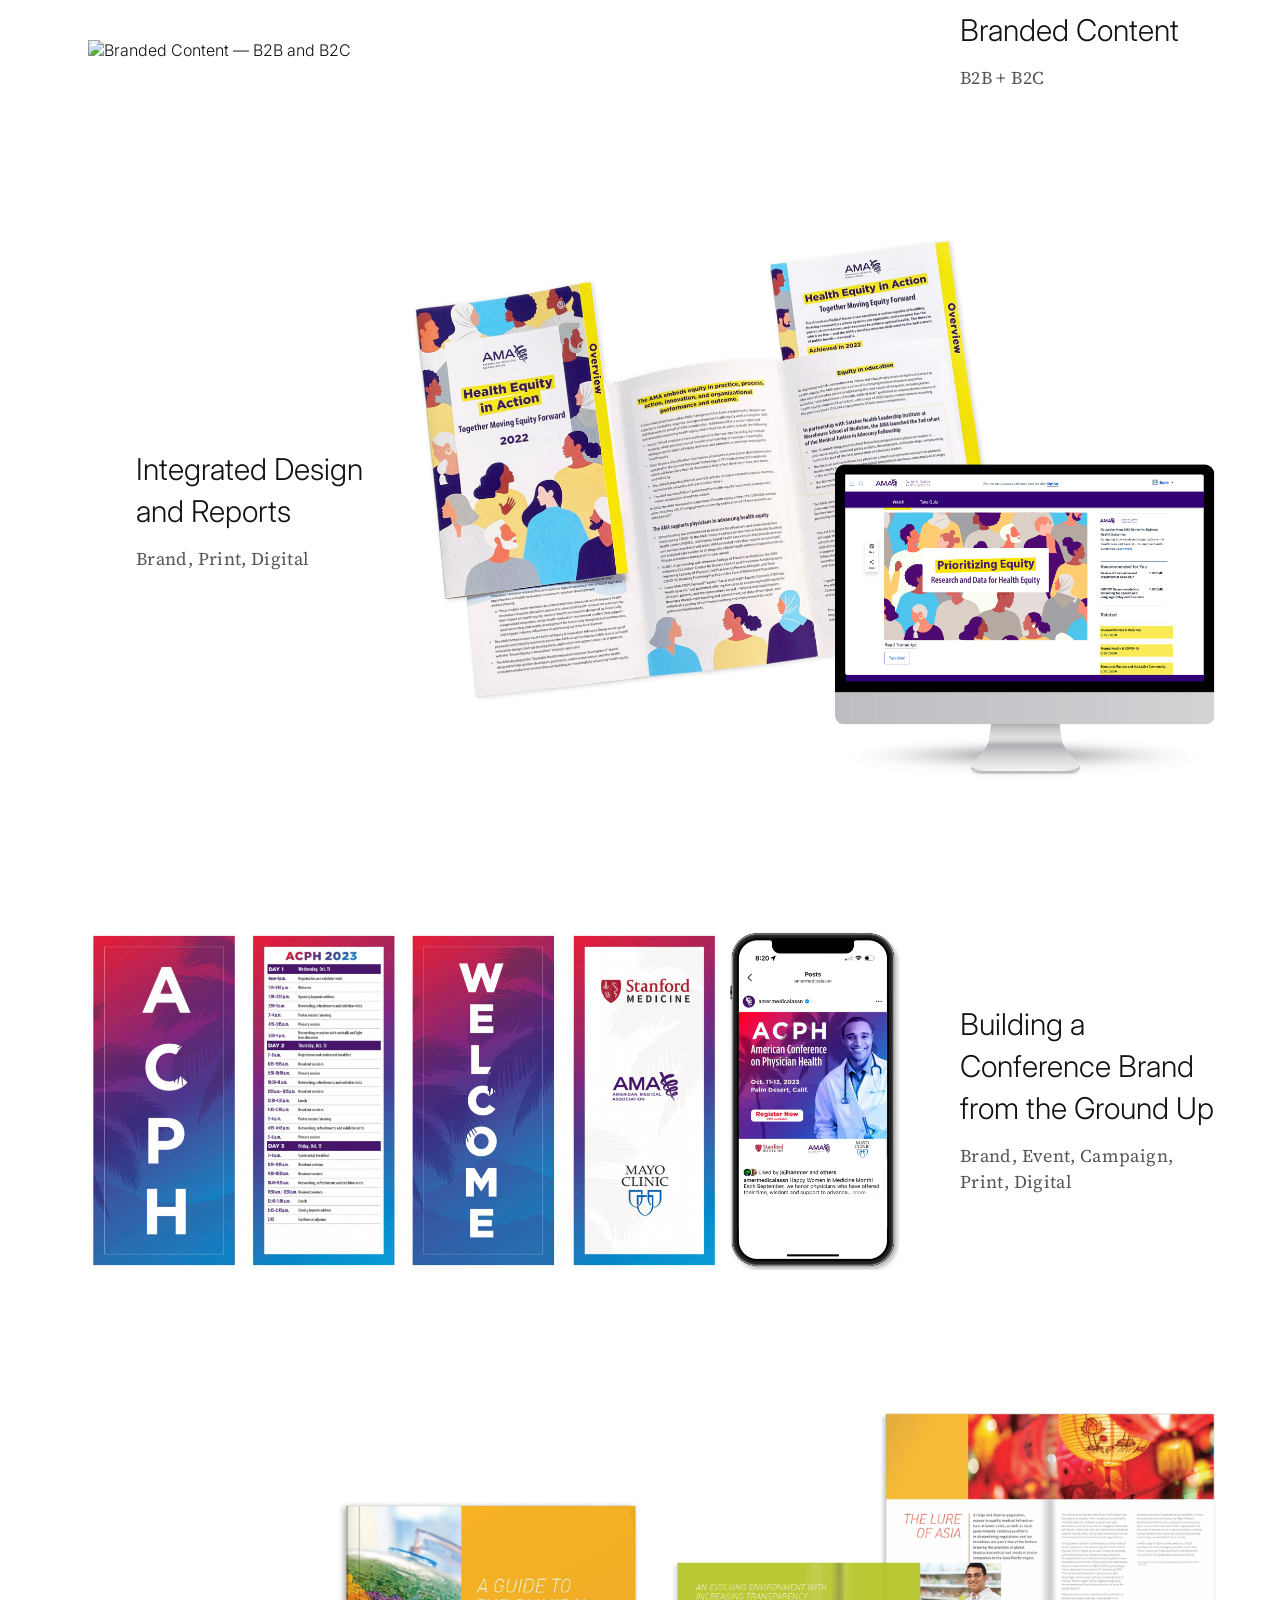
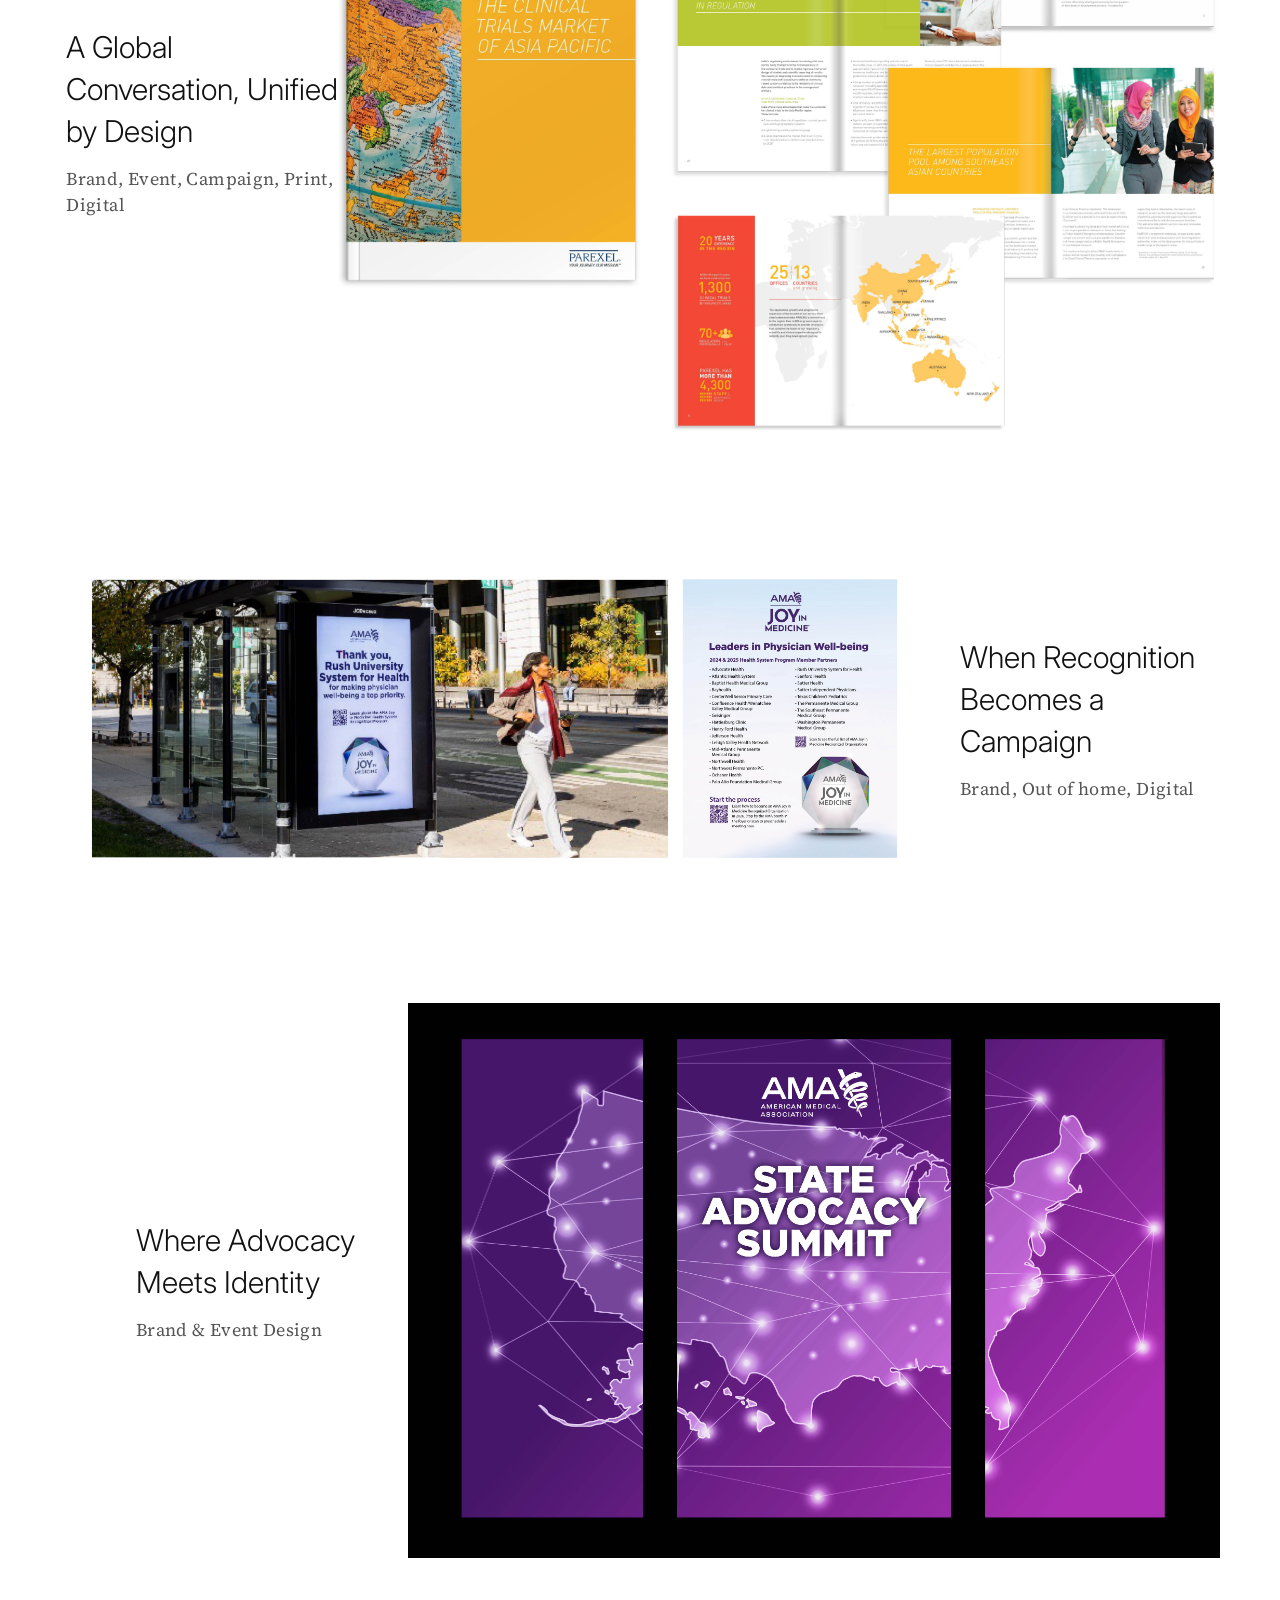
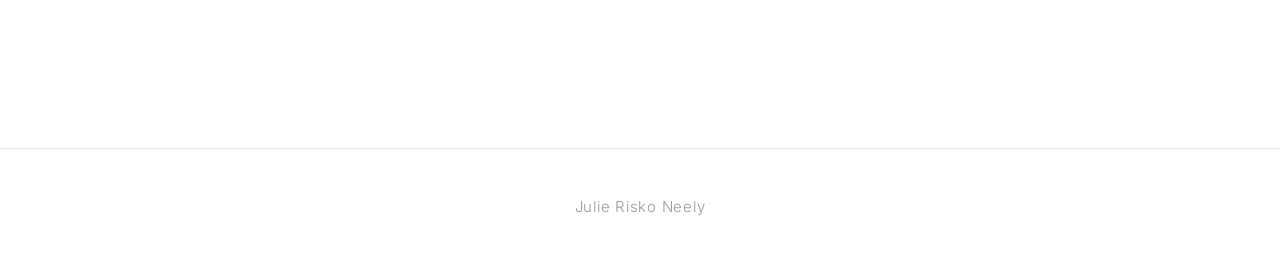
==== commit aa403159: "Update index.html" ====
--- a/index.html
+++ b/index.html
@@ -170,6 +170,16 @@
       <img src="images/Women_in_med_hero.jpg" alt="Women in Medicine Campaign" class="project-img">
     </div>
   </a>
+  <a href="branded.html" class="project-item" id="p-branded">
+    <div class="project-text">
+      <p class="project-title">Branded Content</p>
+      <p class="project-role">B2B + B2C</p>
+      <span class="view-project">View project</span>
+    </div>
+    <div class="project-img-wrap">
+      <img src="images/FSH_Collection_Hero.jpg" alt="Branded Content — B2B and B2C" class="project-img">
+    </div>
+  </a>
   <a href="publications.html" class="project-item" id="p-publications">
     <div class="project-text">
       <p class="project-title">Integrated Design and Reports</p>
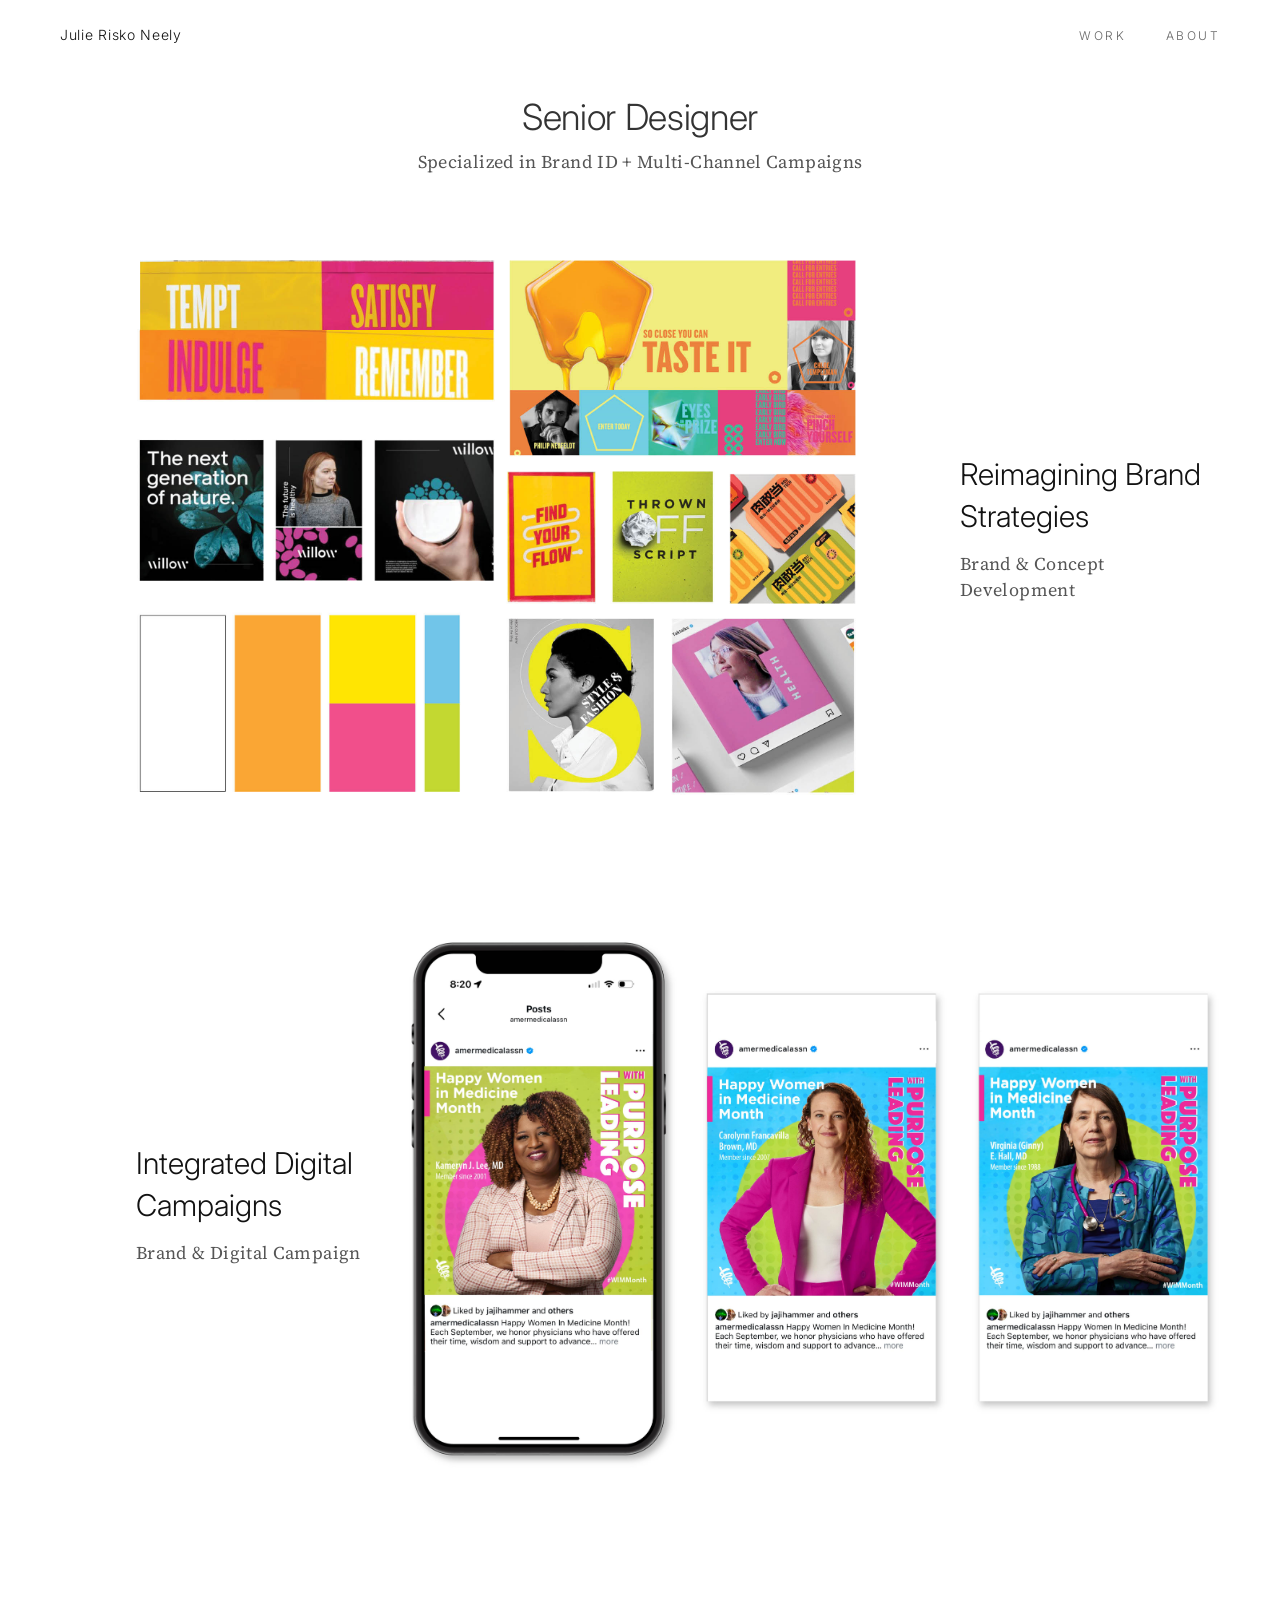
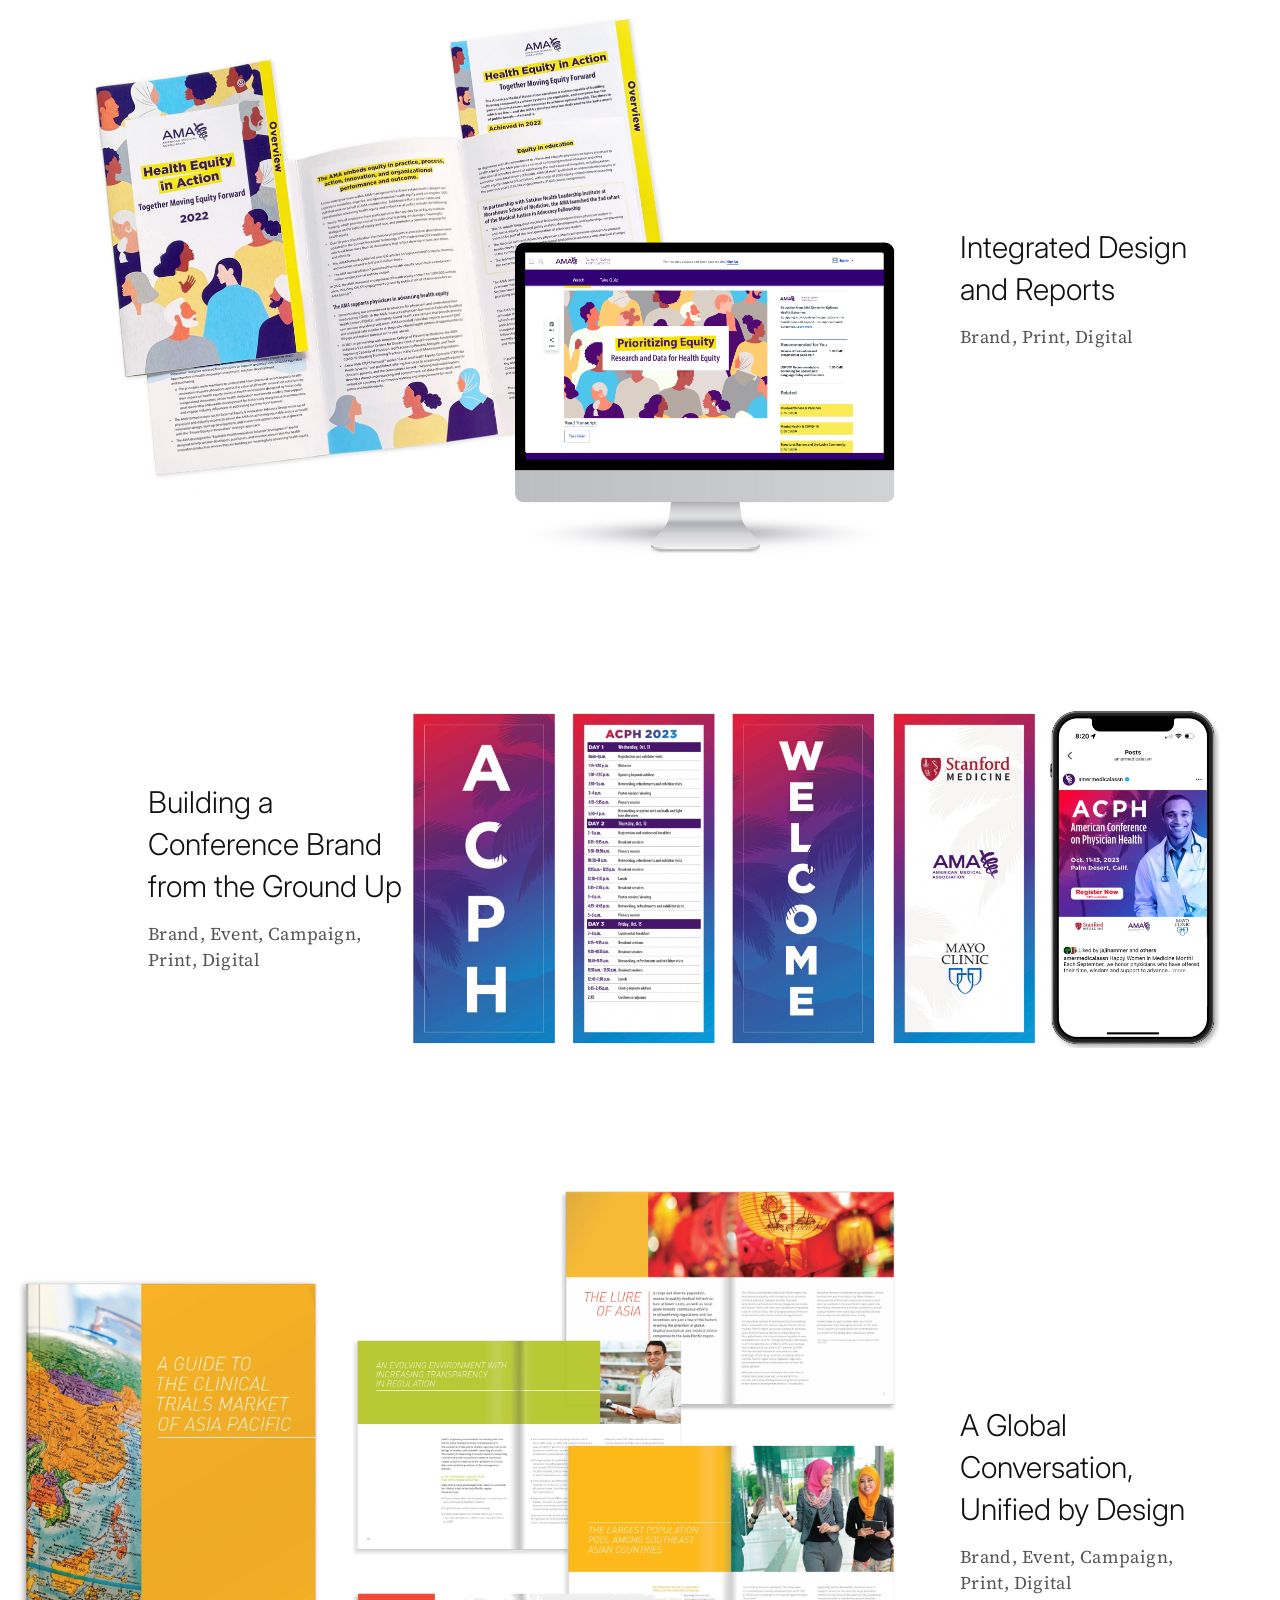
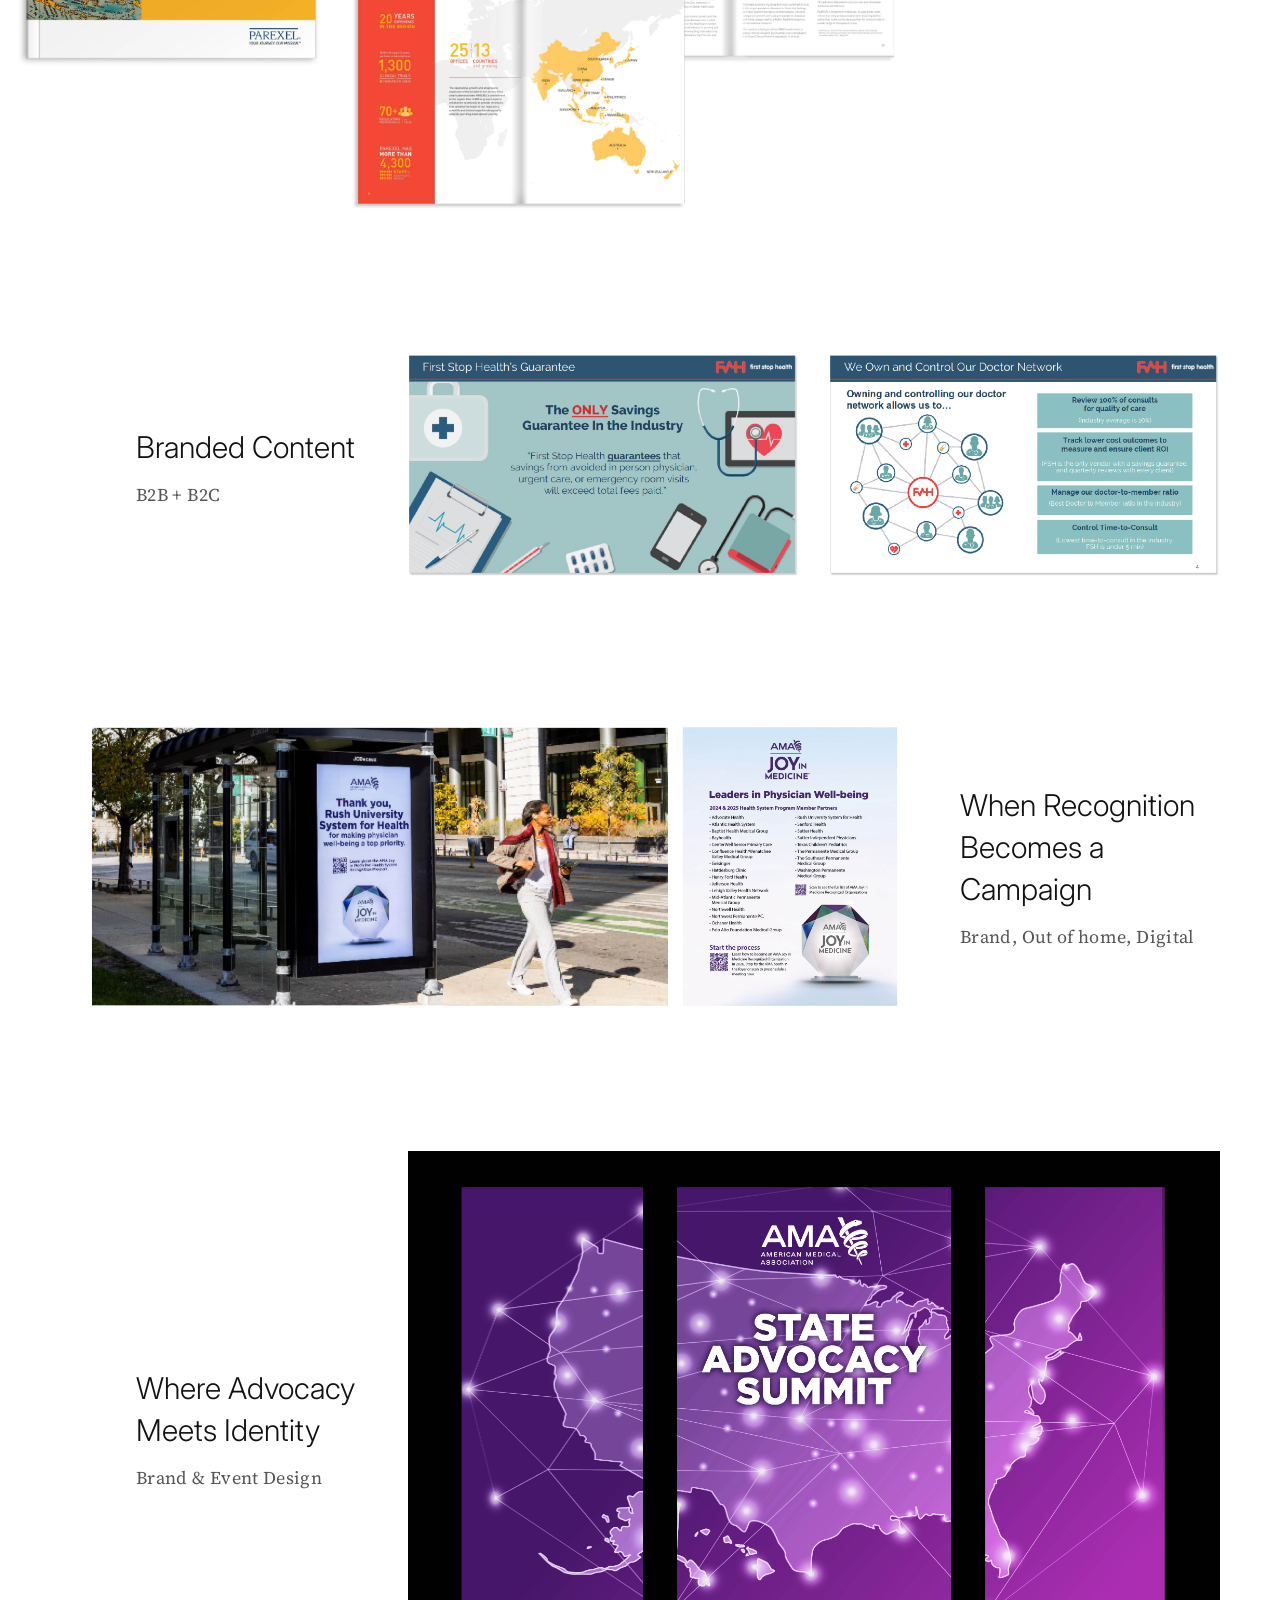
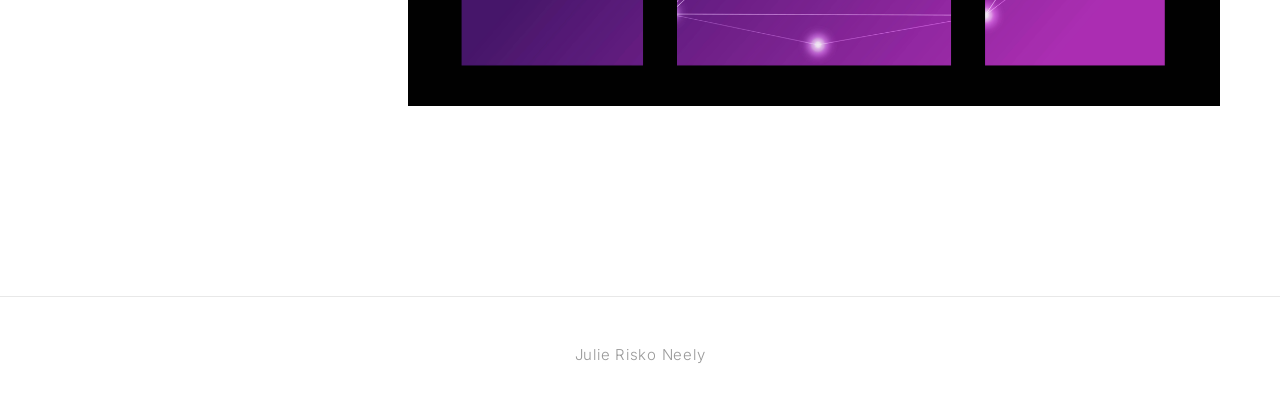
==== commit c8e80fd3: "Update index.html" ====
--- a/index.html
+++ b/index.html
@@ -170,6 +170,36 @@
       <img src="images/Women_in_med_hero.jpg" alt="Women in Medicine Campaign" class="project-img">
     </div>
   </a>
+  <a href="publications.html" class="project-item" id="p-publications">
+    <div class="project-text">
+      <p class="project-title">Integrated Design and Reports</p>
+      <p class="project-role">Brand, Print, Digital</p>
+      <span class="view-project">View project</span>
+    </div>
+    <div class="project-img-wrap">
+      <img src="images/Documents_hero.jpg" alt="AMA Publications" class="project-img">
+    </div>
+  </a>
+  <a href="acph.html" class="project-item" id="p-acph">
+    <div class="project-text">
+      <p class="project-title">Building a Conference Brand from the Ground Up</p>
+      <p class="project-role">Brand, Event, Campaign, Print, Digital</p>
+      <span class="view-project">View project</span>
+    </div>
+    <div class="project-img-wrap">
+      <img src="images/ACPH_2023_hero.jpg" alt="ACPH 2023" class="project-img">
+    </div>
+  </a>
+  <a href="parexel.html" class="project-item">
+    <div class="project-text">
+      <p class="project-title">A Global Conversation, Unified by Design</p>
+      <p class="project-role">Brand, Event, Campaign, Print, Digital</p>
+      <span class="view-project">View project</span>
+    </div>
+    <div class="project-img-wrap large">
+      <img src="images/PAREXEL_hero_2.jpg" alt="PAREXEL Clinical Trial Guide" class="project-img">
+    </div>
+  </a>
   <a href="branded.html" class="project-item" id="p-branded">
     <div class="project-text">
       <p class="project-title">Branded Content</p>
@@ -178,36 +208,6 @@
     </div>
     <div class="project-img-wrap">
       <img src="images/FSH_Collection_Hero.jpg" alt="Branded Content — B2B and B2C" class="project-img">
-    </div>
-  </a>
-  <a href="publications.html" class="project-item" id="p-publications">
-    <div class="project-text">
-      <p class="project-title">Integrated Design and Reports</p>
-      <p class="project-role">Brand, Print, Digital</p>
-      <span class="view-project">View project</span>
-    </div>
-    <div class="project-img-wrap">
-      <img src="images/Documents_hero.jpg" alt="AMA Publications" class="project-img">
-    </div>
-  </a>
-  <a href="acph.html" class="project-item" id="p-acph">
-    <div class="project-text">
-      <p class="project-title">Building a Conference Brand from the Ground Up</p>
-      <p class="project-role">Brand, Event, Campaign, Print, Digital</p>
-      <span class="view-project">View project</span>
-    </div>
-    <div class="project-img-wrap">
-      <img src="images/ACPH_2023_hero.jpg" alt="ACPH 2023" class="project-img">
-    </div>
-  </a>
-  <a href="parexel.html" class="project-item">
-    <div class="project-text">
-      <p class="project-title">A Global Conversation, Unified by Design</p>
-      <p class="project-role">Brand, Event, Campaign, Print, Digital</p>
-      <span class="view-project">View project</span>
-    </div>
-    <div class="project-img-wrap large">
-      <img src="images/PAREXEL_hero_2.jpg" alt="PAREXEL Clinical Trial Guide" class="project-img">
     </div>
   </a>
   <a href="joy.html" class="project-item" id="p-joy">
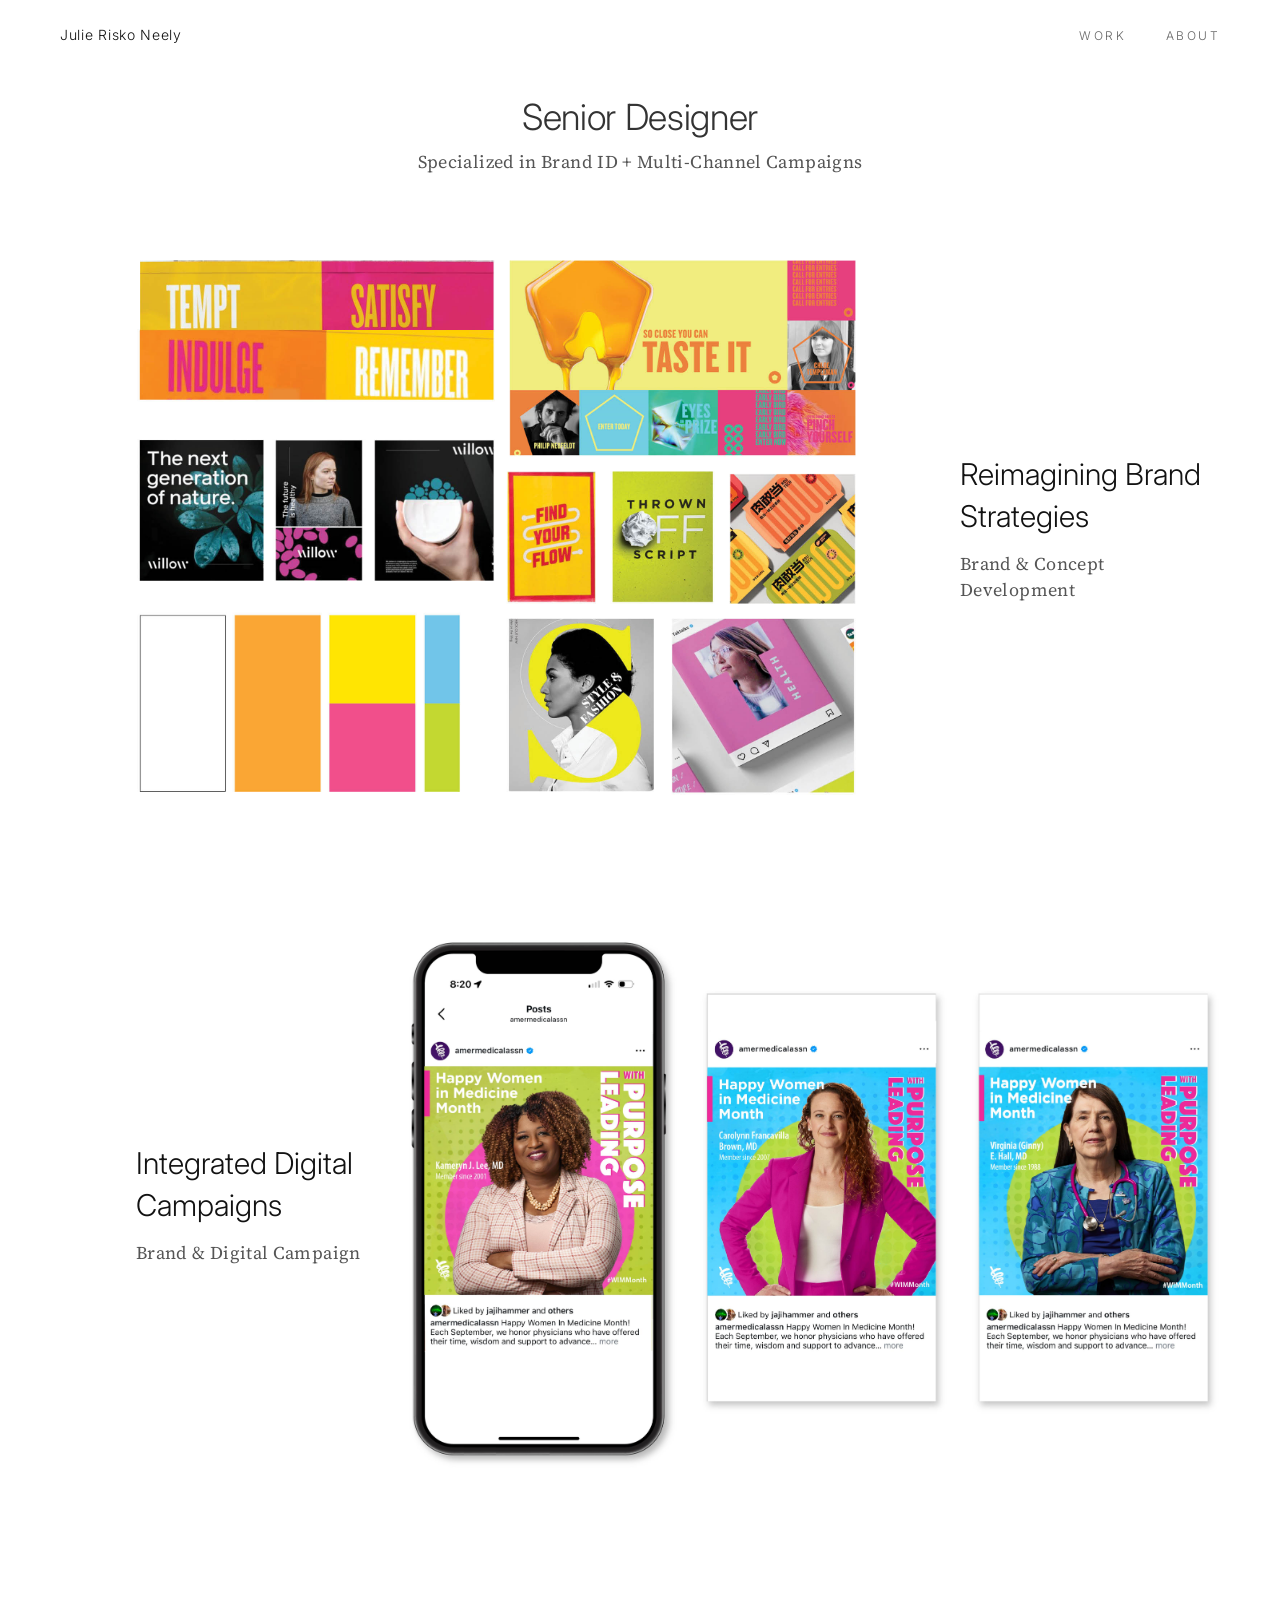
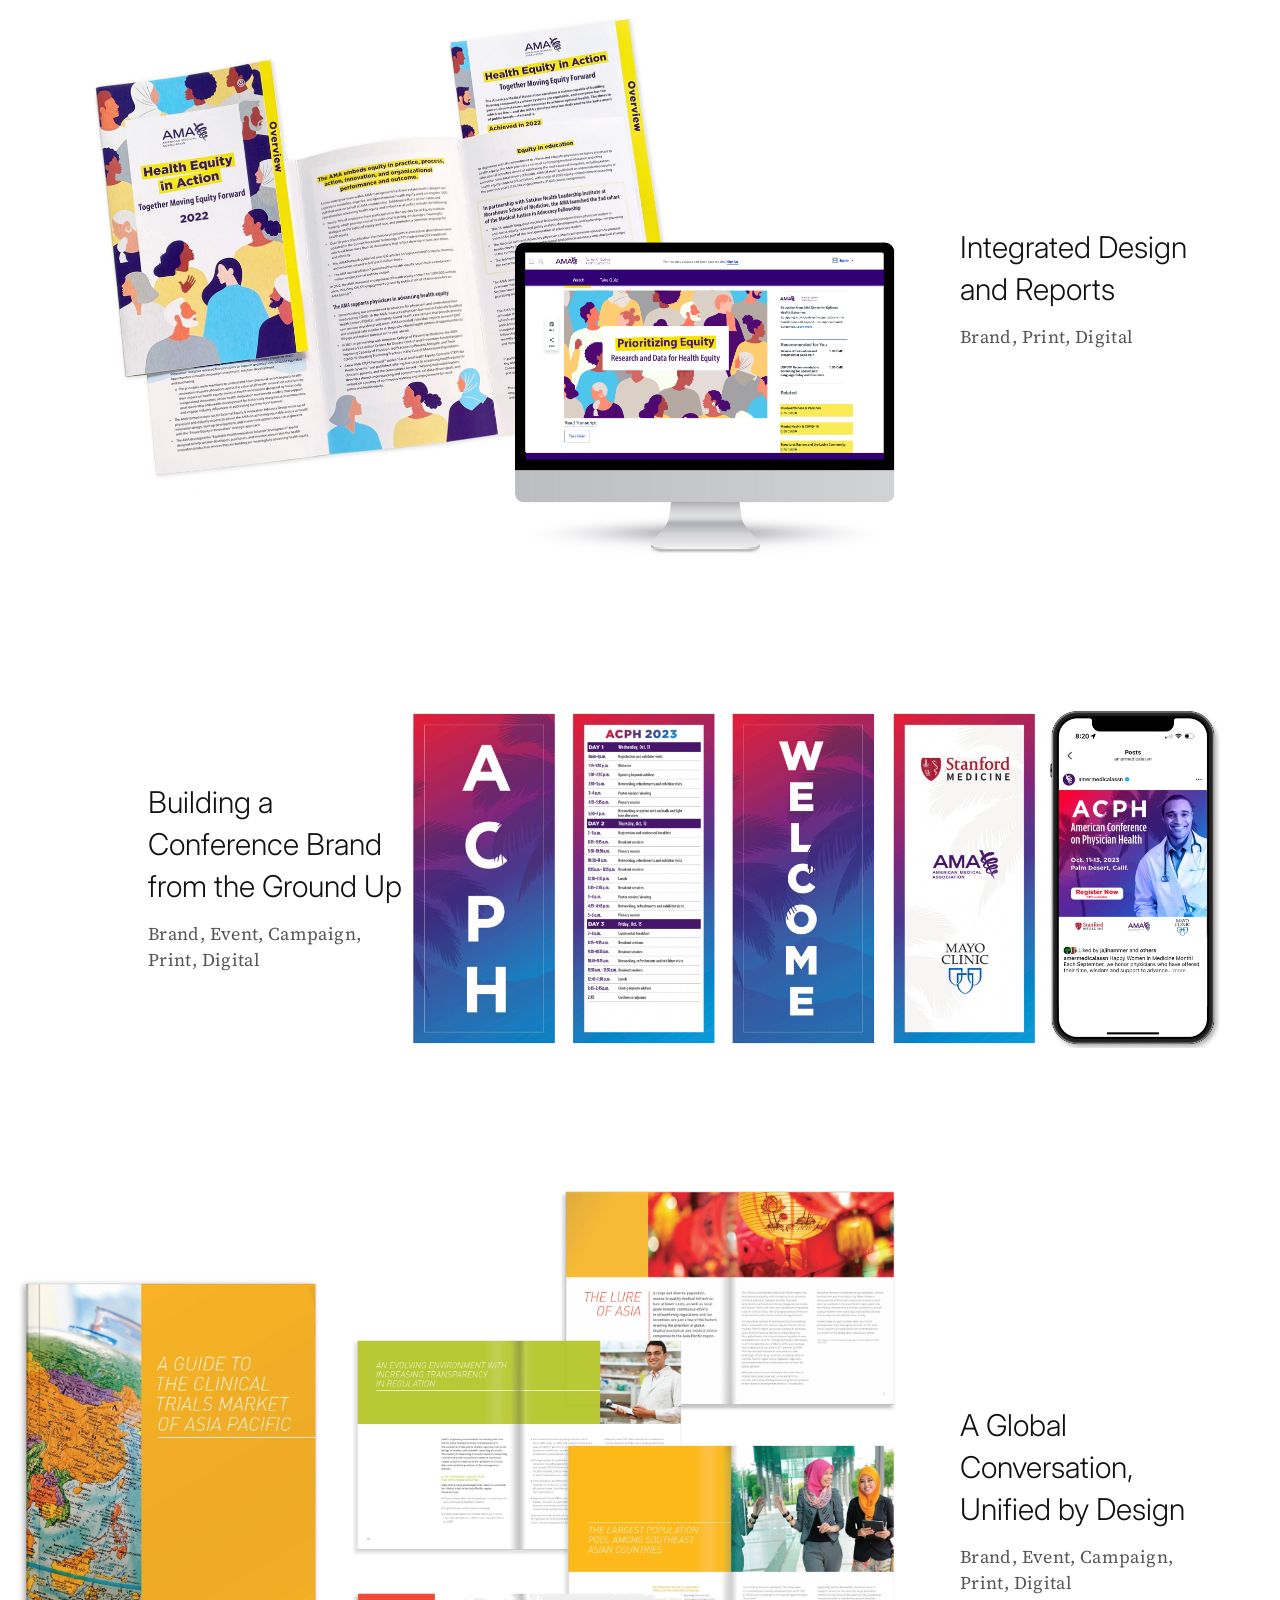
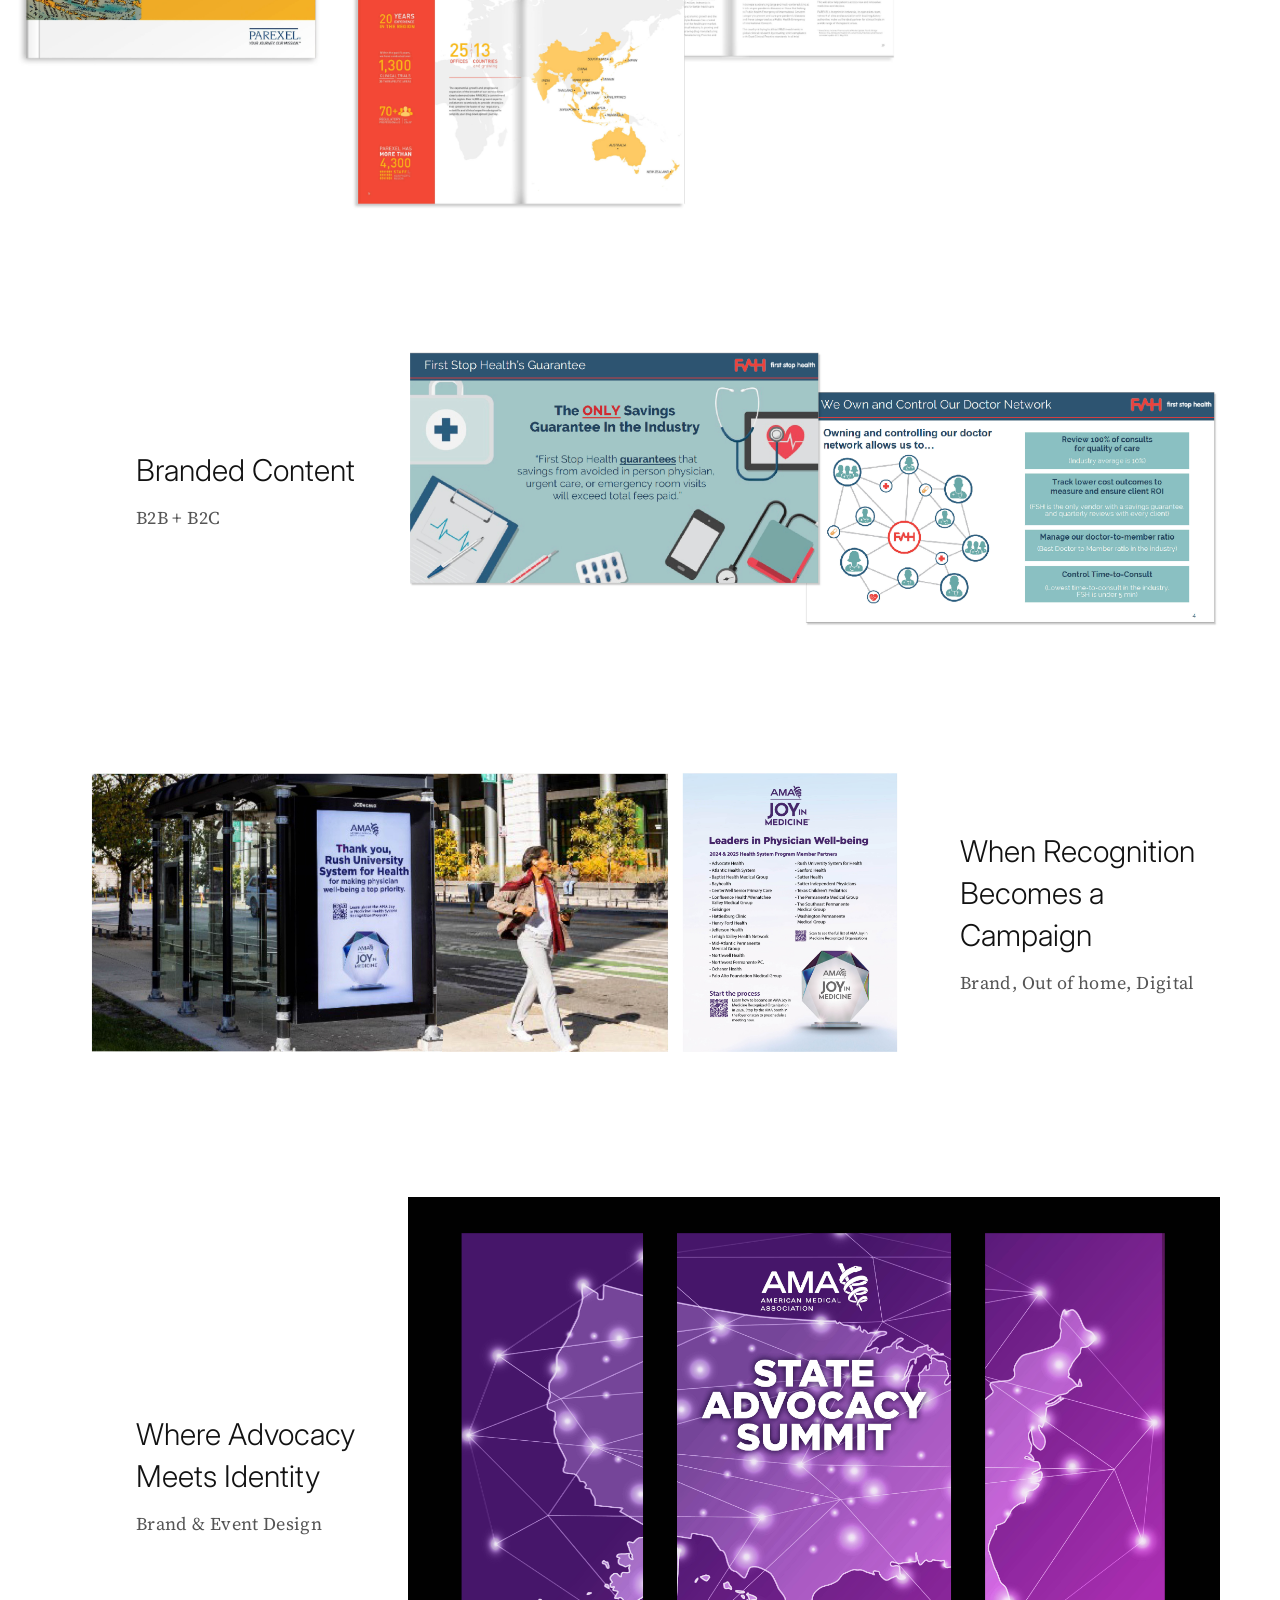
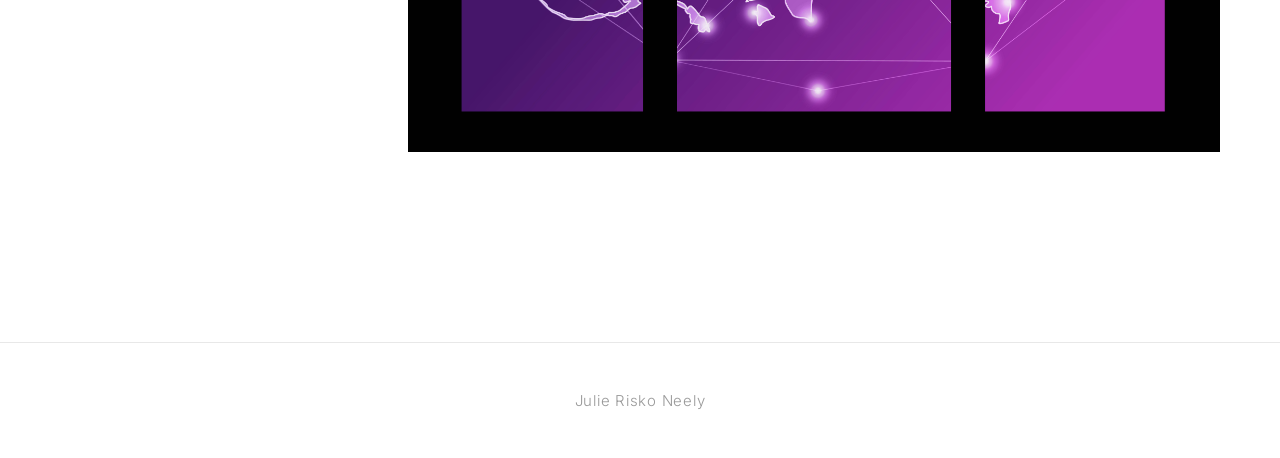
==== commit ed0a9b45: "Update index.html" ====
--- a/index.html
+++ b/index.html
@@ -207,7 +207,7 @@
       <span class="view-project">View project</span>
     </div>
     <div class="project-img-wrap">
-      <img src="images/FSH_Collection_Hero.jpg" alt="Branded Content — B2B and B2C" class="project-img">
+      <img src="images/FSH_Collection_1.jpg" alt="Branded Content — B2B and B2C" class="project-img">
     </div>
   </a>
   <a href="joy.html" class="project-item" id="p-joy">
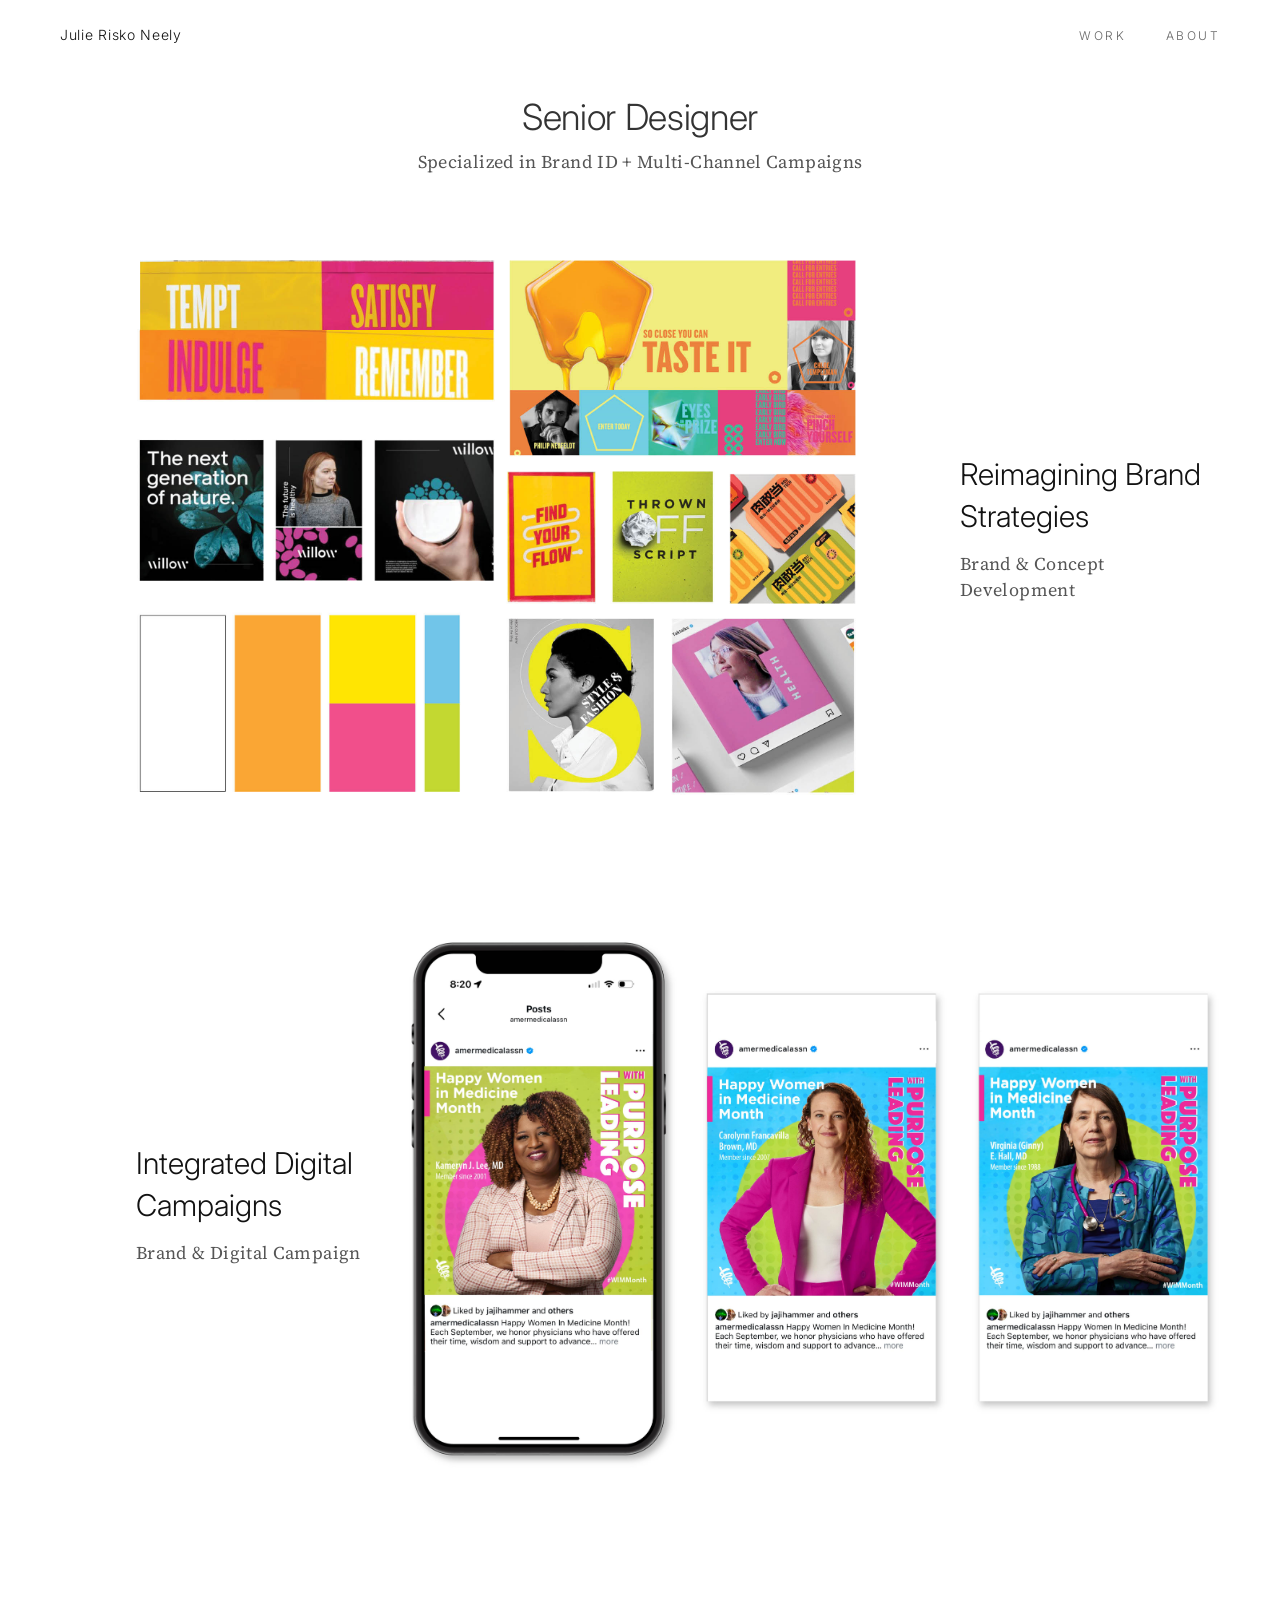
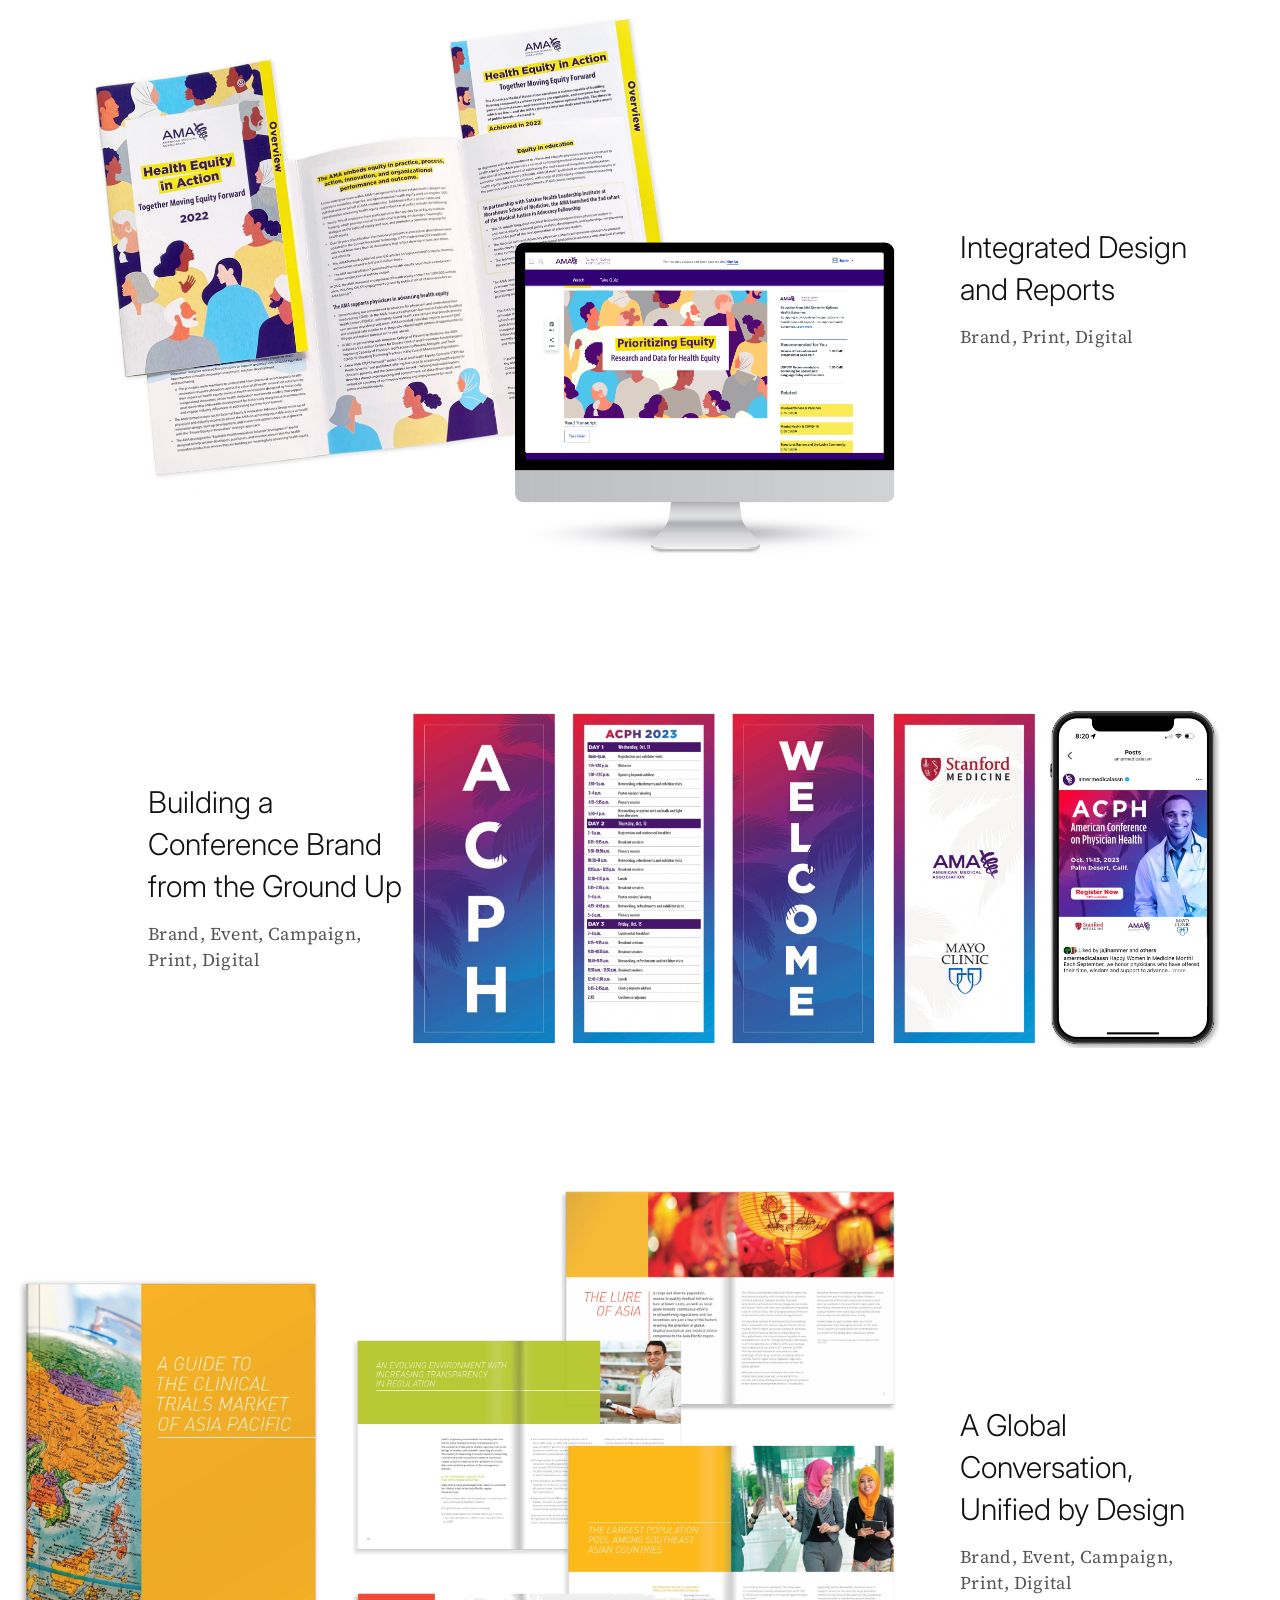
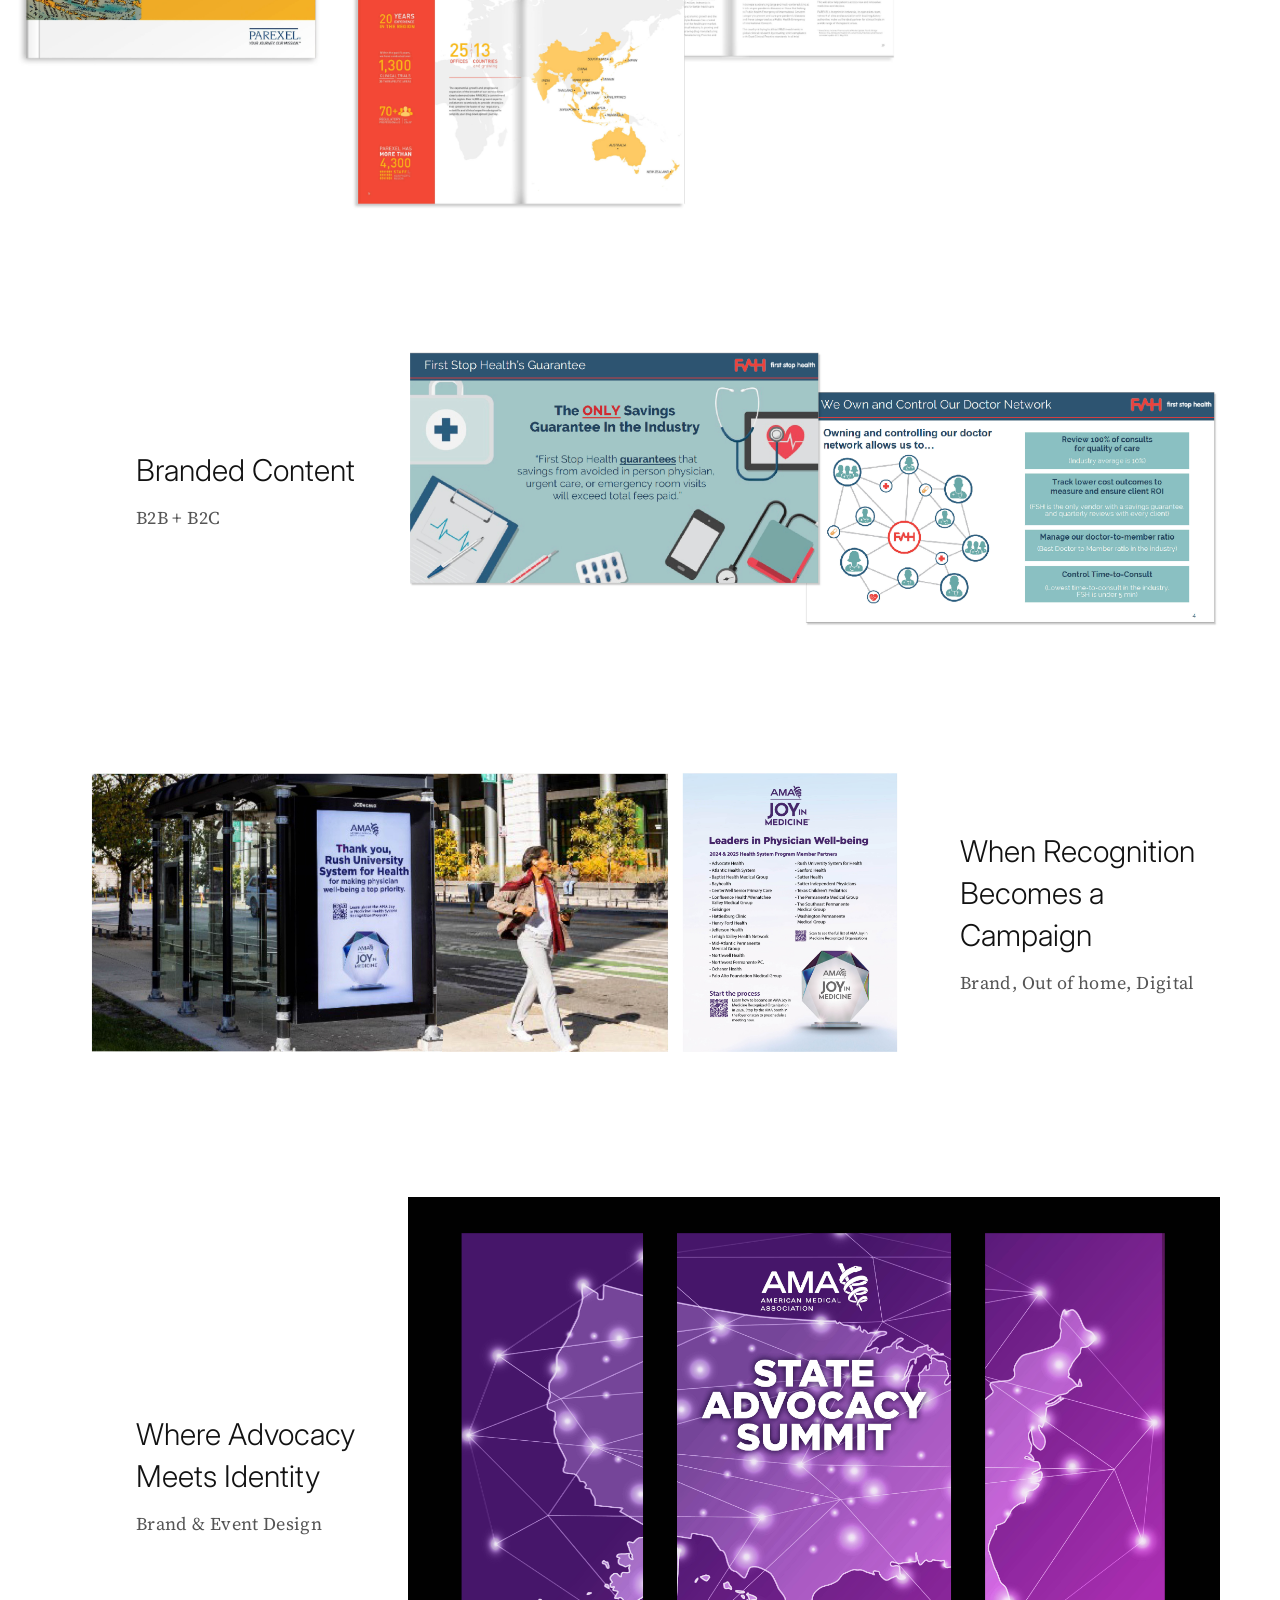
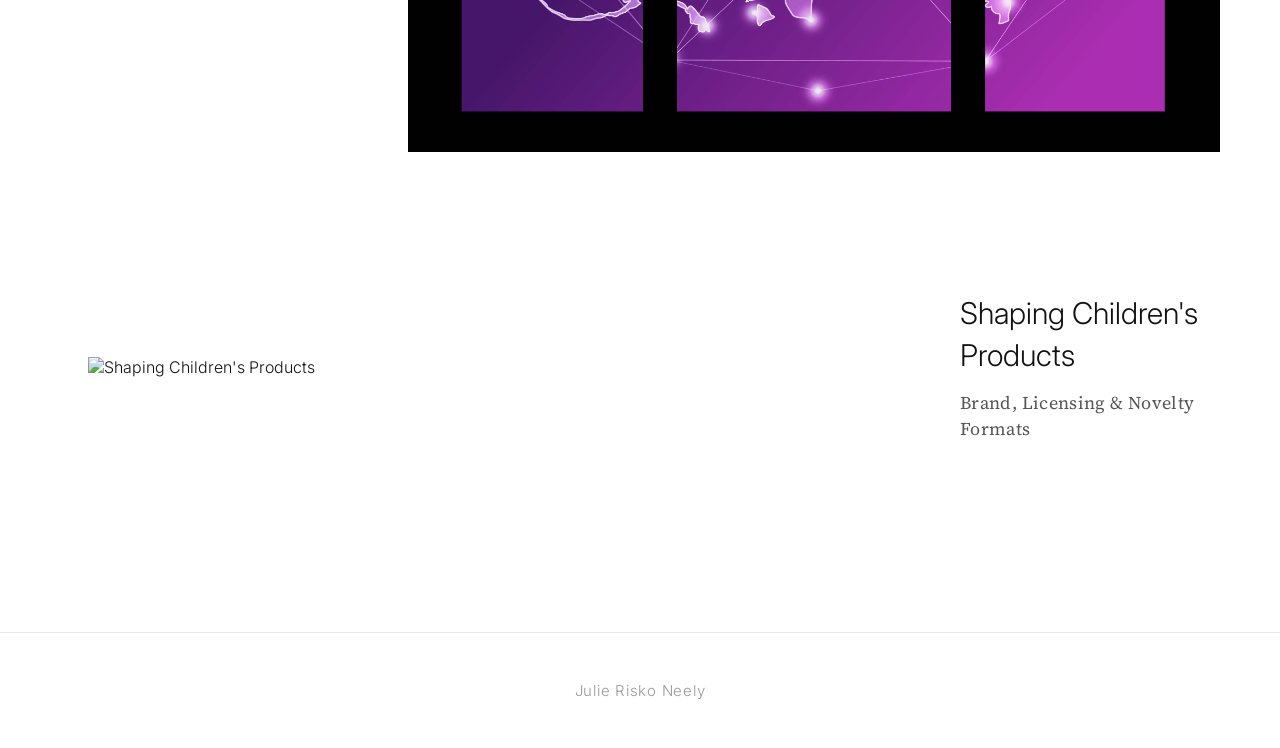
==== commit 9c9f7408: "Update index.html" ====
--- a/index.html
+++ b/index.html
@@ -230,6 +230,16 @@
       <img src="images/State_advocacy_hero.jpg" alt="State Advocacy Summit" class="project-img">
     </div>
   </a>
+  <a href="childrens-products.html" class="project-item" id="p-childrens">
+    <div class="project-text">
+      <p class="project-title">Shaping Children's Products</p>
+      <p class="project-role">Brand, Licensing &amp; Novelty Formats</p>
+      <span class="view-project">View project</span>
+    </div>
+    <div class="project-img-wrap">
+      <img src="images/CP_hero.jpg" alt="Shaping Children's Products" class="project-img">
+    </div>
+  </a>
 </section>
 <footer>
   <a href="about.html" class="footer-name">Julie Risko Neely</a>
